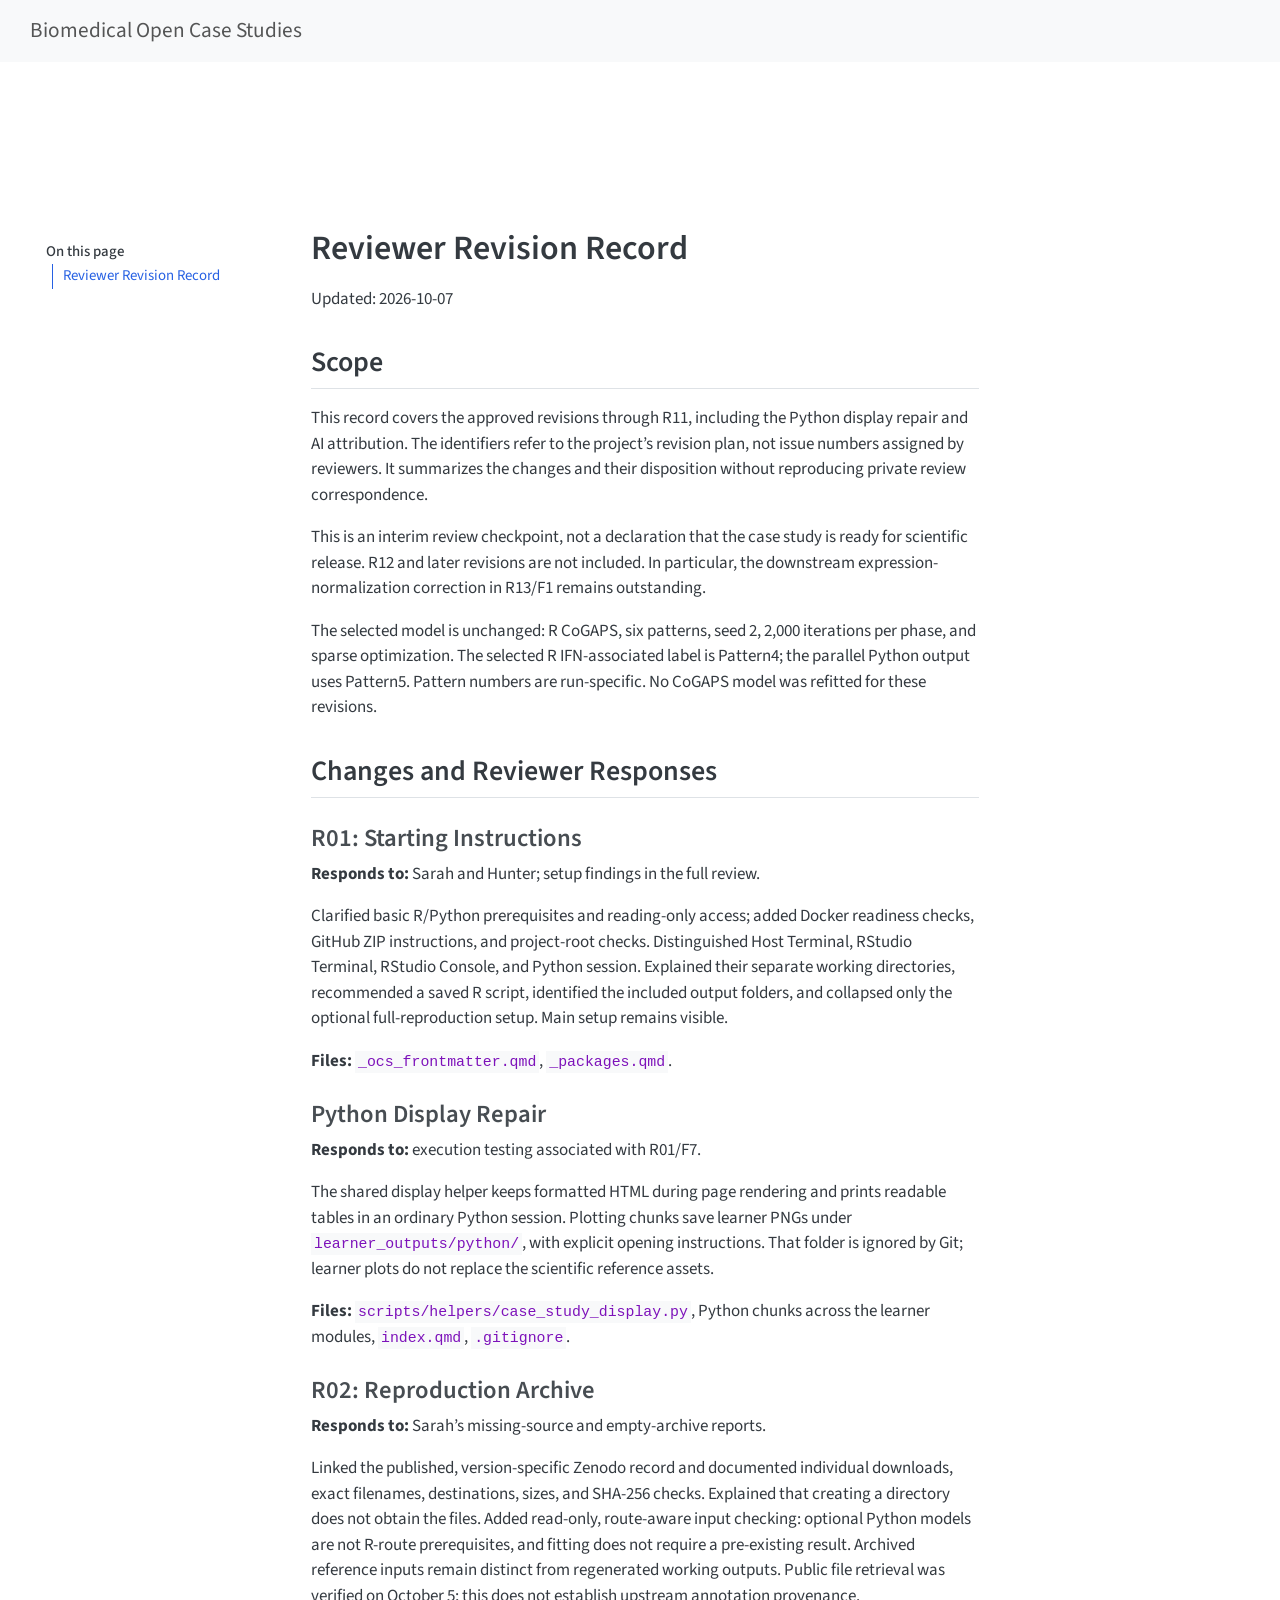
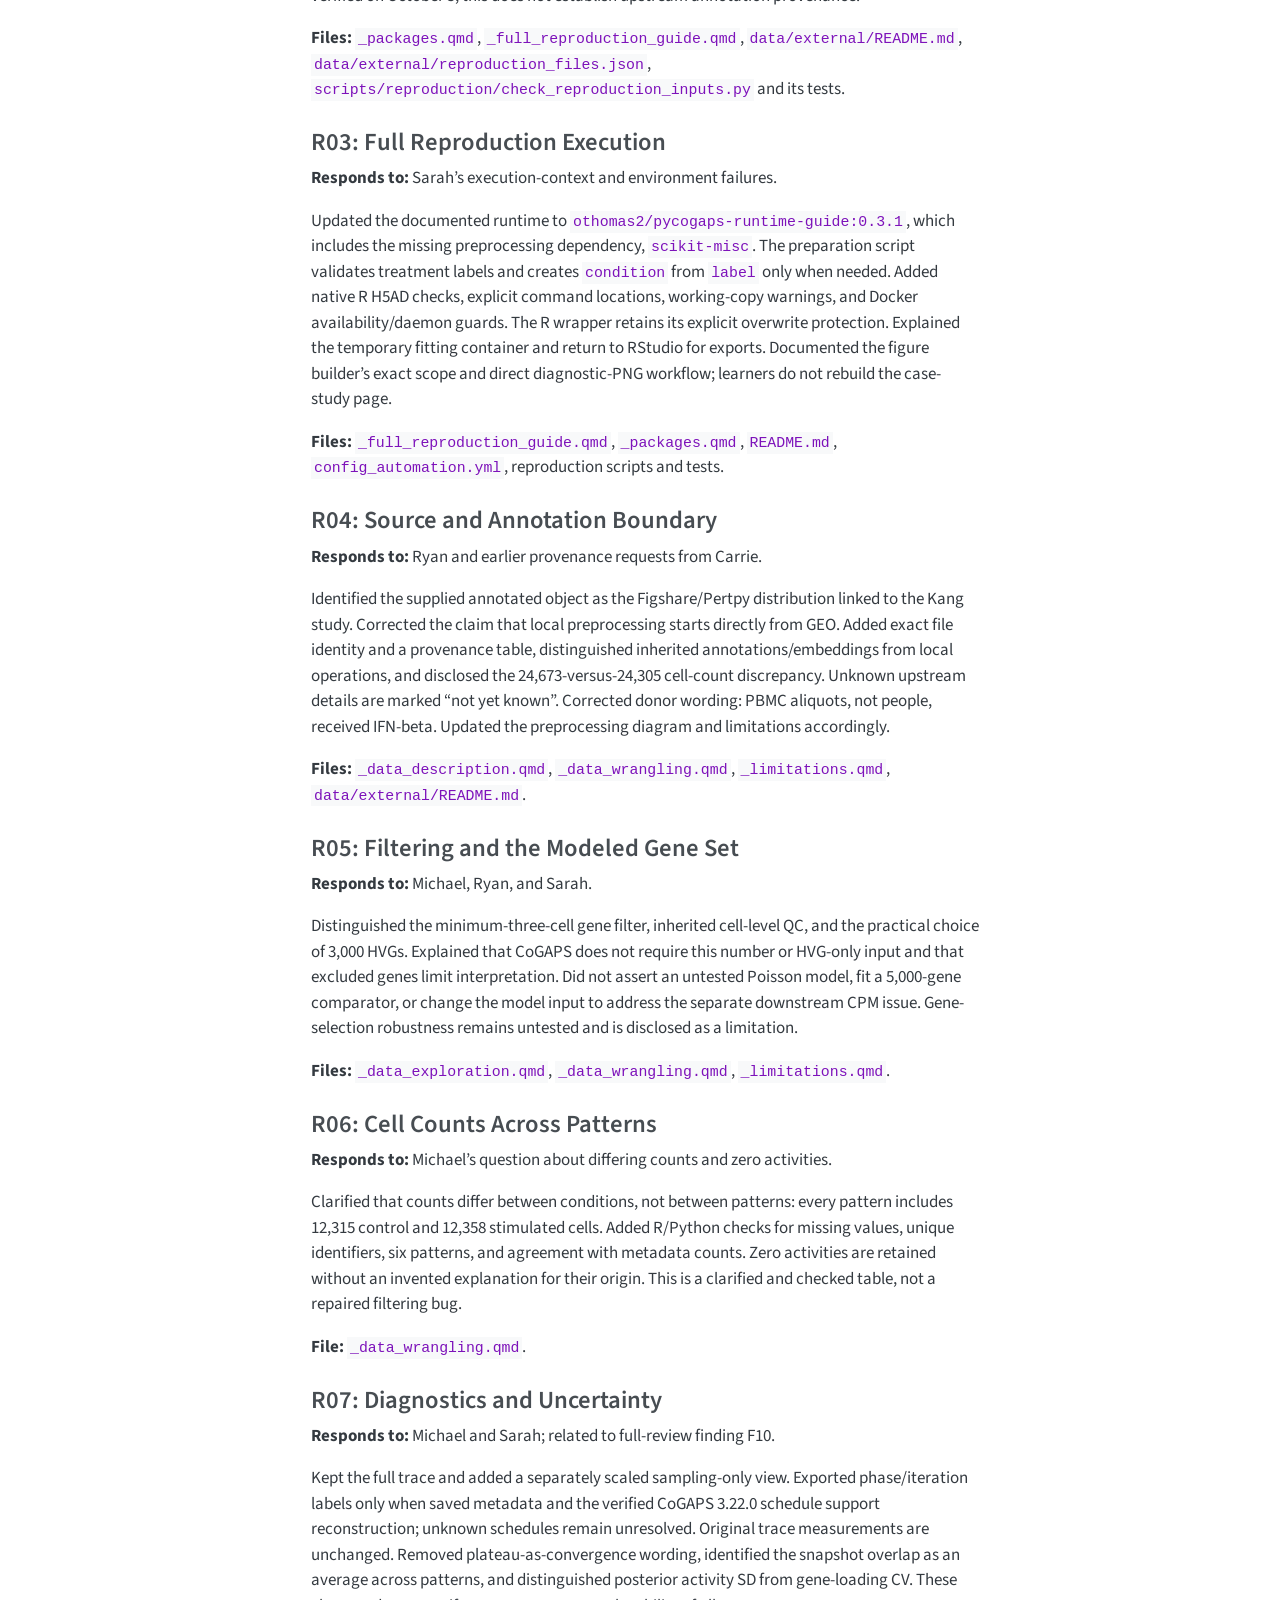
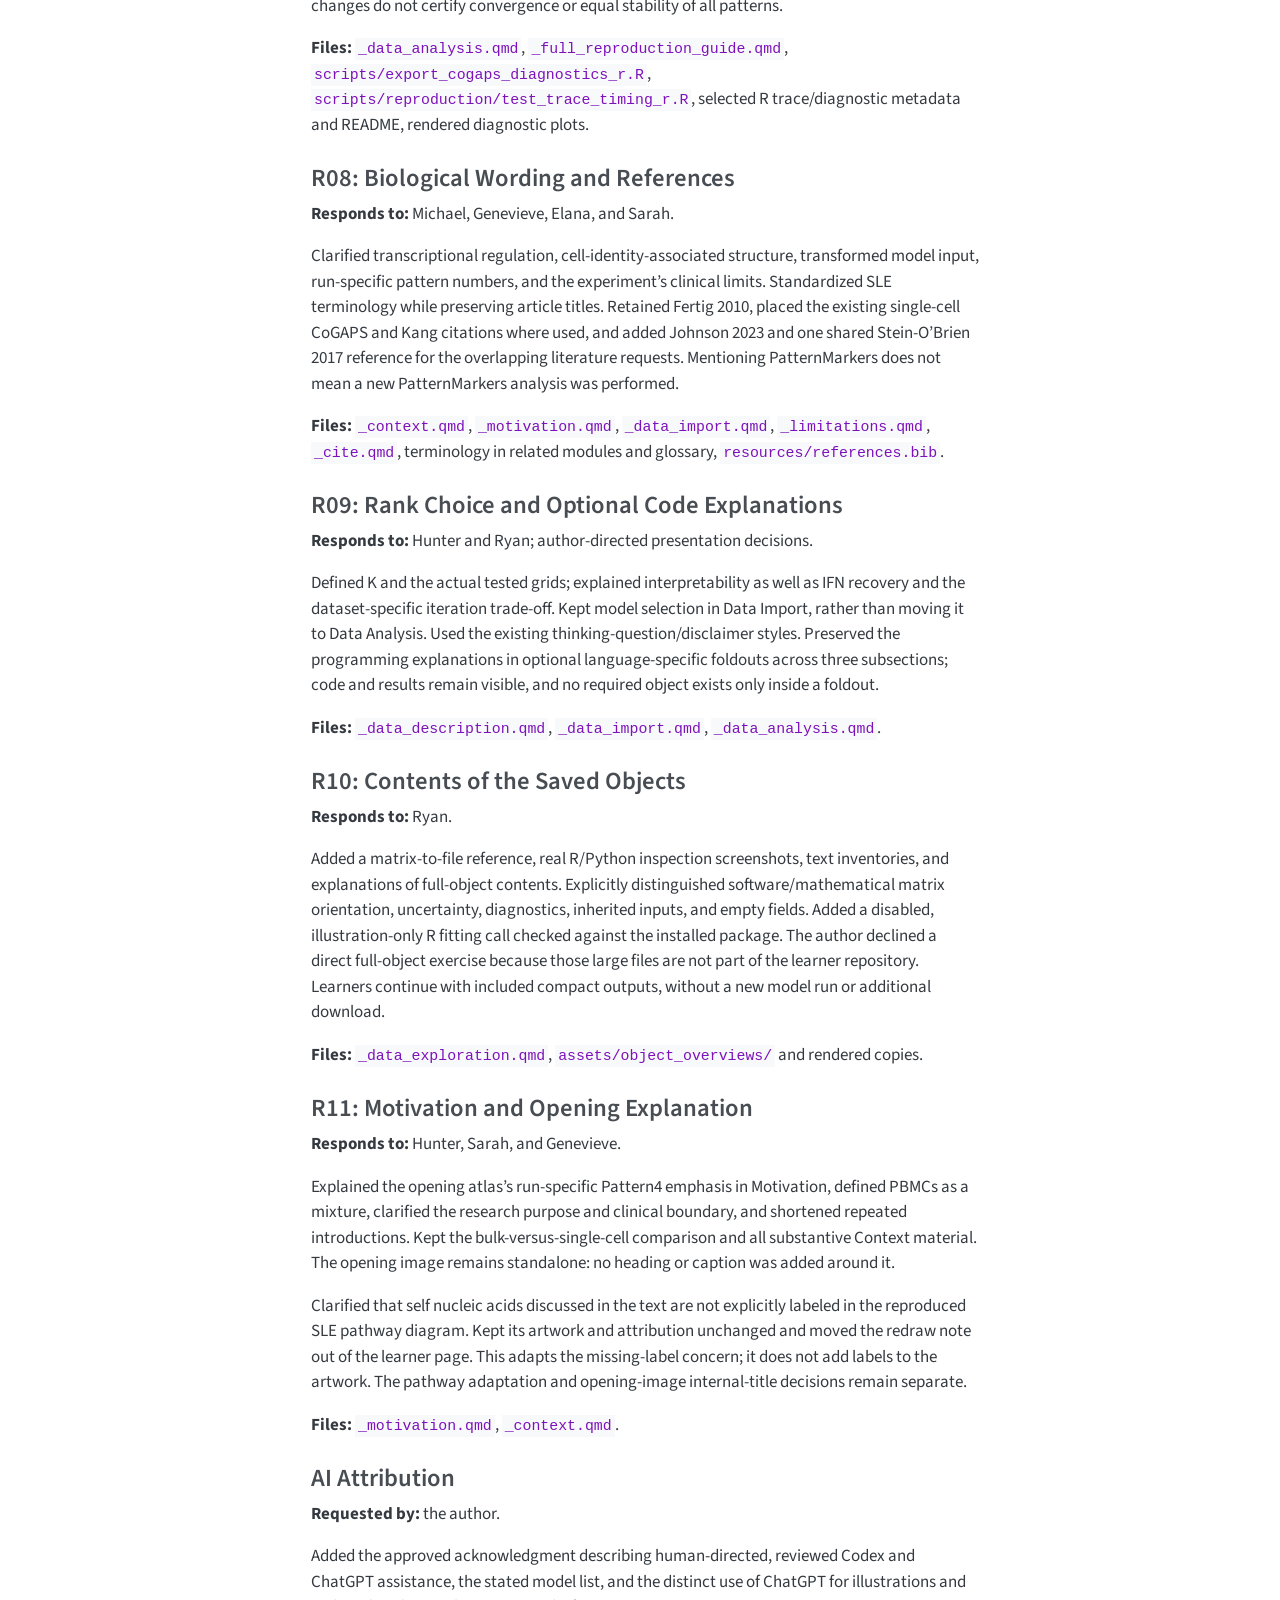
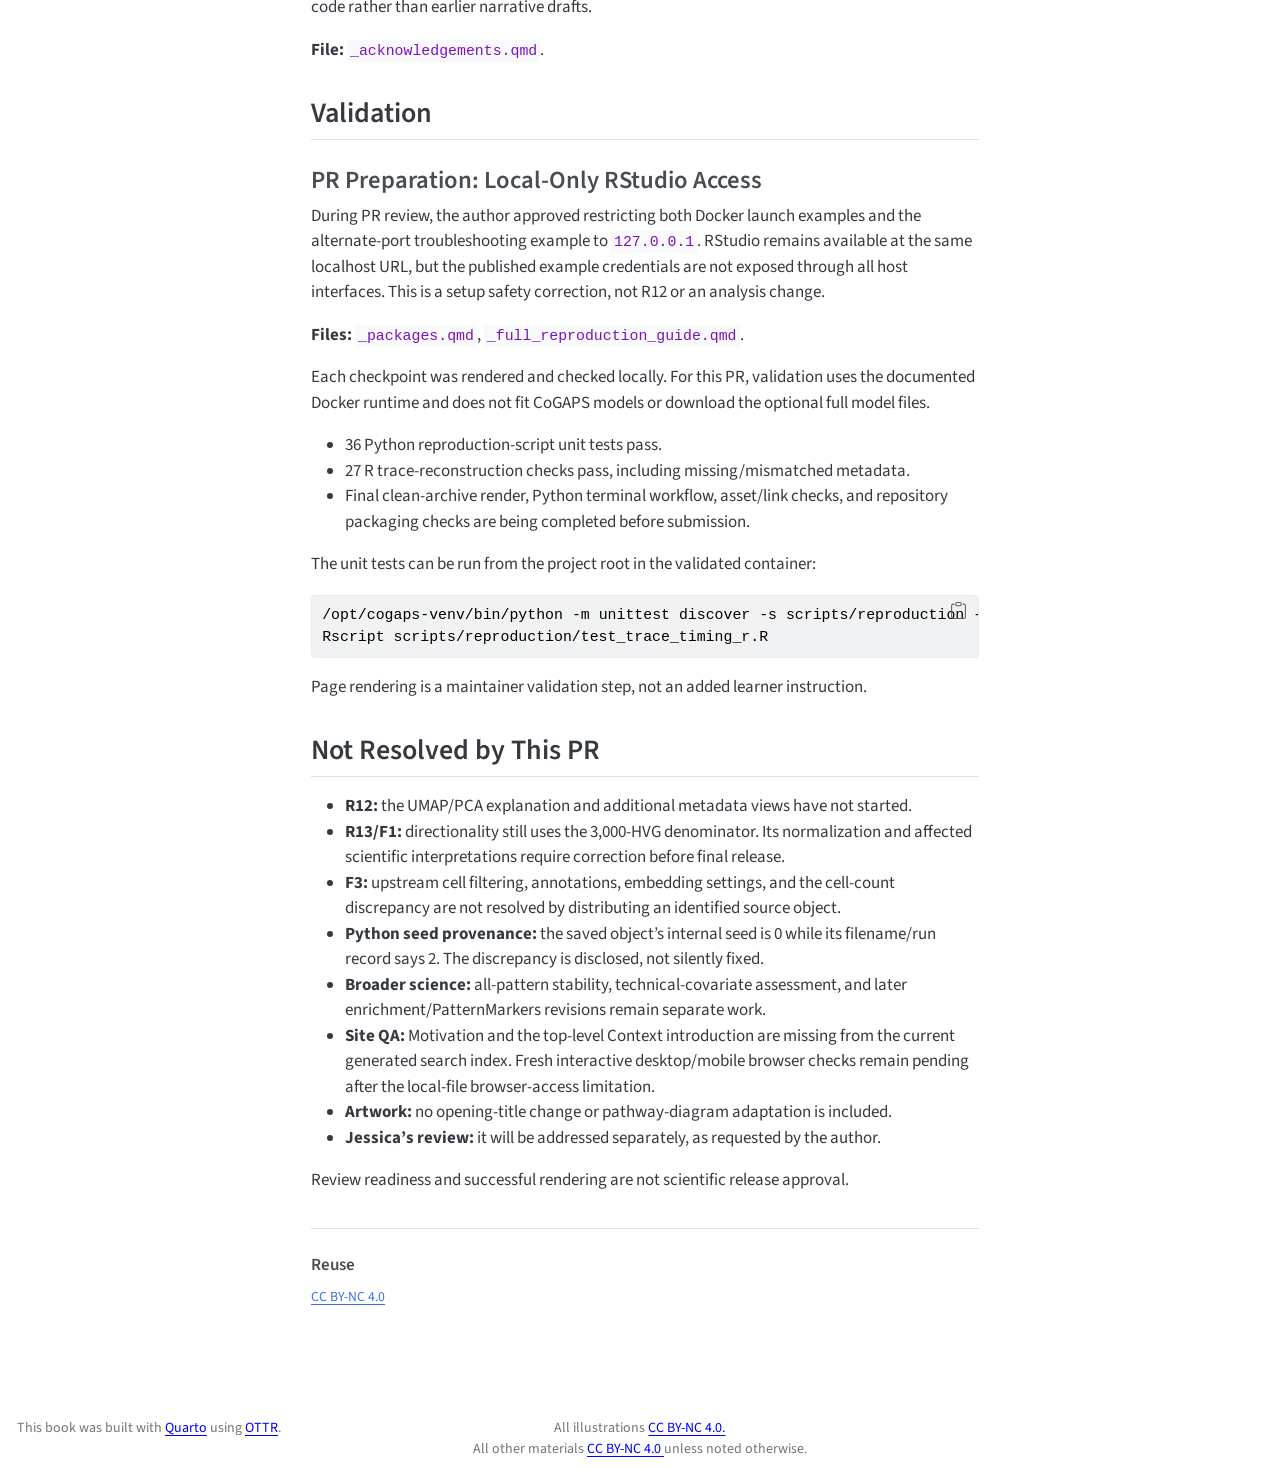
==== docs/REVIEWER_REVISIONS.html @ 7a63fc42 "Merge current main and rebuild the validated site" ====
<!DOCTYPE html>
<html xmlns="http://www.w3.org/1999/xhtml" lang="en" xml:lang="en"><head>

<meta charset="utf-8">
<meta name="generator" content="quarto-1.5.57">

<meta name="viewport" content="width=device-width, initial-scale=1.0, user-scalable=yes">


<title>reviewer_revisions – Biomedical Open Case Studies</title>
<style>
code{white-space: pre-wrap;}
span.smallcaps{font-variant: small-caps;}
div.columns{display: flex; gap: min(4vw, 1.5em);}
div.column{flex: auto; overflow-x: auto;}
div.hanging-indent{margin-left: 1.5em; text-indent: -1.5em;}
ul.task-list{list-style: none;}
ul.task-list li input[type="checkbox"] {
  width: 0.8em;
  margin: 0 0.8em 0.2em -1em; /* quarto-specific, see https://github.com/quarto-dev/quarto-cli/issues/4556 */
  vertical-align: middle;
}
/* CSS for syntax highlighting */
pre > code.sourceCode { white-space: pre; position: relative; }
pre > code.sourceCode > span { line-height: 1.25; }
pre > code.sourceCode > span:empty { height: 1.2em; }
.sourceCode { overflow: visible; }
code.sourceCode > span { color: inherit; text-decoration: inherit; }
div.sourceCode { margin: 1em 0; }
pre.sourceCode { margin: 0; }
@media screen {
div.sourceCode { overflow: auto; }
}
@media print {
pre > code.sourceCode { white-space: pre-wrap; }
pre > code.sourceCode > span { display: inline-block; text-indent: -5em; padding-left: 5em; }
}
pre.numberSource code
  { counter-reset: source-line 0; }
pre.numberSource code > span
  { position: relative; left: -4em; counter-increment: source-line; }
pre.numberSource code > span > a:first-child::before
  { content: counter(source-line);
    position: relative; left: -1em; text-align: right; vertical-align: baseline;
    border: none; display: inline-block;
    -webkit-touch-callout: none; -webkit-user-select: none;
    -khtml-user-select: none; -moz-user-select: none;
    -ms-user-select: none; user-select: none;
    padding: 0 4px; width: 4em;
  }
pre.numberSource { margin-left: 3em;  padding-left: 4px; }
div.sourceCode
  {   }
@media screen {
pre > code.sourceCode > span > a:first-child::before { text-decoration: underline; }
}
</style>


<script src="site_libs/quarto-nav/quarto-nav.js"></script>
<script src="site_libs/quarto-nav/headroom.min.js"></script>
<script src="site_libs/clipboard/clipboard.min.js"></script>
<script src="site_libs/quarto-search/autocomplete.umd.js"></script>
<script src="site_libs/quarto-search/fuse.min.js"></script>
<script src="site_libs/quarto-search/quarto-search.js"></script>
<meta name="quarto:offset" content="./">
<script src="site_libs/quarto-html/quarto.js"></script>
<script src="site_libs/quarto-html/popper.min.js"></script>
<script src="site_libs/quarto-html/tippy.umd.min.js"></script>
<script src="site_libs/quarto-html/anchor.min.js"></script>
<link href="site_libs/quarto-html/tippy.css" rel="stylesheet">
<link href="site_libs/quarto-html/quarto-syntax-highlighting.css" rel="stylesheet" id="quarto-text-highlighting-styles">
<script src="site_libs/bootstrap/bootstrap.min.js"></script>
<link href="site_libs/bootstrap/bootstrap-icons.css" rel="stylesheet">
<link href="site_libs/bootstrap/bootstrap.min.css" rel="stylesheet" id="quarto-bootstrap" data-mode="light">
<script id="quarto-search-options" type="application/json">{
  "location": "navbar",
  "copy-button": false,
  "collapse-after": 3,
  "panel-placement": "end",
  "type": "overlay",
  "limit": 50,
  "keyboard-shortcut": [
    "f",
    "/",
    "s"
  ],
  "show-item-context": false,
  "language": {
    "search-no-results-text": "No results",
    "search-matching-documents-text": "matching documents",
    "search-copy-link-title": "Copy link to search",
    "search-hide-matches-text": "Hide additional matches",
    "search-more-match-text": "more match in this document",
    "search-more-matches-text": "more matches in this document",
    "search-clear-button-title": "Clear",
    "search-text-placeholder": "",
    "search-detached-cancel-button-title": "Cancel",
    "search-submit-button-title": "Submit",
    "search-label": "Search"
  }
}</script>
<script async="" src="https://www.googletagmanager.com/gtag/js?id=G-TPVRZESY0B"></script>

<script type="text/javascript">

window.dataLayer = window.dataLayer || [];
function gtag(){dataLayer.push(arguments);}
gtag('js', new Date());
gtag('config', 'G-TPVRZESY0B', { 'anonymize_ip': true});
</script>


<link rel="stylesheet" href="styles.css">
</head>

<body class="nav-sidebar floating nav-fixed">

<div id="quarto-search-results"></div>
  <header id="quarto-header" class="headroom fixed-top">
    <nav class="navbar navbar-expand-lg " data-bs-theme="dark">
      <div class="navbar-container container-fluid">
      <div class="navbar-brand-container mx-auto">
    <a class="navbar-brand" href="./index.html">
    <span class="navbar-title">Biomedical Open Case Studies</span>
    </a>
  </div>
            <div id="quarto-search" class="" title="Search"></div>
          <button class="navbar-toggler" type="button" data-bs-toggle="collapse" data-bs-target="#navbarCollapse" aria-controls="navbarCollapse" role="menu" aria-expanded="false" aria-label="Toggle navigation" onclick="if (window.quartoToggleHeadroom) { window.quartoToggleHeadroom(); }">
  <span class="navbar-toggler-icon"></span>
</button>
          <div class="collapse navbar-collapse" id="navbarCollapse">
            <ul class="navbar-nav navbar-nav-scroll ms-auto">
  <li class="nav-item compact">
    <a class="nav-link" href="https://github.com/opencasestudies/ocs-bio-latent-variable"> <i class="bi bi-github" role="img">
</i>
<span class="menu-text"></span></a>
  </li>
</ul>
          </div> <!-- /navcollapse -->
            <div class="quarto-navbar-tools">
</div>
      </div> <!-- /container-fluid -->
    </nav>
  <nav class="quarto-secondary-nav">
    <div class="container-fluid d-flex">
      <button type="button" class="quarto-btn-toggle btn" data-bs-toggle="collapse" role="button" data-bs-target=".quarto-sidebar-collapse-item" aria-controls="quarto-sidebar" aria-expanded="false" aria-label="Toggle sidebar navigation" onclick="if (window.quartoToggleHeadroom) { window.quartoToggleHeadroom(); }">
        <i class="bi bi-layout-text-sidebar-reverse"></i>
      </button>
        <nav class="quarto-page-breadcrumbs" aria-label="breadcrumb"><ol class="breadcrumb"></ol></nav>
        <a class="flex-grow-1" role="navigation" data-bs-toggle="collapse" data-bs-target=".quarto-sidebar-collapse-item" aria-controls="quarto-sidebar" aria-expanded="false" aria-label="Toggle sidebar navigation" onclick="if (window.quartoToggleHeadroom) { window.quartoToggleHeadroom(); }">
        </a>
    </div>
  </nav>
</header>
<!-- content -->
<div id="quarto-content" class="quarto-container page-columns page-rows-contents page-layout-article page-navbar">
<!-- sidebar -->
  <nav id="quarto-sidebar" class="sidebar collapse collapse-horizontal quarto-sidebar-collapse-item sidebar-navigation floating overflow-auto">
    <div class="pt-lg-2 mt-2 text-left sidebar-header">
      <a href="https://www.opencasestudies.org/" class="sidebar-logo-link">
      <img src="./assets/Bio-OCS_Logo.png" alt="" class="sidebar-logo py-0 d-lg-inline d-none">
      </a>
      </div>
    <nav id="TOC" role="doc-toc" class="toc-active">
    <h2 id="toc-title">On this page</h2>

  <ul>
  <li><a href="#reviewer-revision-record" id="toc-reviewer-revision-record" class="nav-link active" data-scroll-target="#reviewer-revision-record">Reviewer Revision Record</a>
  <ul class="collapse">
  <li><a href="#scope" id="toc-scope" class="nav-link" data-scroll-target="#scope">Scope</a></li>
  <li><a href="#changes-and-reviewer-responses" id="toc-changes-and-reviewer-responses" class="nav-link" data-scroll-target="#changes-and-reviewer-responses">Changes and Reviewer Responses</a>
  <ul class="collapse">
  <li><a href="#r01-starting-instructions" id="toc-r01-starting-instructions" class="nav-link" data-scroll-target="#r01-starting-instructions">R01: Starting Instructions</a></li>
  <li><a href="#python-display-repair" id="toc-python-display-repair" class="nav-link" data-scroll-target="#python-display-repair">Python Display Repair</a></li>
  <li><a href="#r02-reproduction-archive" id="toc-r02-reproduction-archive" class="nav-link" data-scroll-target="#r02-reproduction-archive">R02: Reproduction Archive</a></li>
  <li><a href="#r03-full-reproduction-execution" id="toc-r03-full-reproduction-execution" class="nav-link" data-scroll-target="#r03-full-reproduction-execution">R03: Full Reproduction Execution</a></li>
  <li><a href="#r04-source-and-annotation-boundary" id="toc-r04-source-and-annotation-boundary" class="nav-link" data-scroll-target="#r04-source-and-annotation-boundary">R04: Source and Annotation Boundary</a></li>
  <li><a href="#r05-filtering-and-the-modeled-gene-set" id="toc-r05-filtering-and-the-modeled-gene-set" class="nav-link" data-scroll-target="#r05-filtering-and-the-modeled-gene-set">R05: Filtering and the Modeled Gene Set</a></li>
  <li><a href="#r06-cell-counts-across-patterns" id="toc-r06-cell-counts-across-patterns" class="nav-link" data-scroll-target="#r06-cell-counts-across-patterns">R06: Cell Counts Across Patterns</a></li>
  <li><a href="#r07-diagnostics-and-uncertainty" id="toc-r07-diagnostics-and-uncertainty" class="nav-link" data-scroll-target="#r07-diagnostics-and-uncertainty">R07: Diagnostics and Uncertainty</a></li>
  <li><a href="#r08-biological-wording-and-references" id="toc-r08-biological-wording-and-references" class="nav-link" data-scroll-target="#r08-biological-wording-and-references">R08: Biological Wording and References</a></li>
  <li><a href="#r09-rank-choice-and-optional-code-explanations" id="toc-r09-rank-choice-and-optional-code-explanations" class="nav-link" data-scroll-target="#r09-rank-choice-and-optional-code-explanations">R09: Rank Choice and Optional Code Explanations</a></li>
  <li><a href="#r10-contents-of-the-saved-objects" id="toc-r10-contents-of-the-saved-objects" class="nav-link" data-scroll-target="#r10-contents-of-the-saved-objects">R10: Contents of the Saved Objects</a></li>
  <li><a href="#r11-motivation-and-opening-explanation" id="toc-r11-motivation-and-opening-explanation" class="nav-link" data-scroll-target="#r11-motivation-and-opening-explanation">R11: Motivation and Opening Explanation</a></li>
  <li><a href="#ai-attribution" id="toc-ai-attribution" class="nav-link" data-scroll-target="#ai-attribution">AI Attribution</a></li>
  </ul></li>
  <li><a href="#validation" id="toc-validation" class="nav-link" data-scroll-target="#validation">Validation</a>
  <ul class="collapse">
  <li><a href="#pr-preparation-local-only-rstudio-access" id="toc-pr-preparation-local-only-rstudio-access" class="nav-link" data-scroll-target="#pr-preparation-local-only-rstudio-access">PR Preparation: Local-Only RStudio Access</a></li>
  </ul></li>
  <li><a href="#not-resolved-by-this-pr" id="toc-not-resolved-by-this-pr" class="nav-link" data-scroll-target="#not-resolved-by-this-pr">Not Resolved by This PR</a></li>
  </ul></li>
  </ul>
</nav>
</nav>
<div id="quarto-sidebar-glass" class="quarto-sidebar-collapse-item" data-bs-toggle="collapse" data-bs-target=".quarto-sidebar-collapse-item"></div>
<!-- margin-sidebar -->
    <div id="quarto-margin-sidebar" class="sidebar margin-sidebar zindex-bottom">
    </div>
<!-- main -->
<main class="content" id="quarto-document-content">




<section id="reviewer-revision-record" class="level1">
<h1>Reviewer Revision Record</h1>
<p>Updated: 2026-10-07</p>
<section id="scope" class="level2">
<h2 class="anchored" data-anchor-id="scope">Scope</h2>
<p>This record covers the approved revisions through R11, including the Python display repair and AI attribution. The identifiers refer to the project’s revision plan, not issue numbers assigned by reviewers. It summarizes the changes and their disposition without reproducing private review correspondence.</p>
<p>This is an interim review checkpoint, not a declaration that the case study is ready for scientific release. R12 and later revisions are not included. In particular, the downstream expression-normalization correction in R13/F1 remains outstanding.</p>
<p>The selected model is unchanged: R CoGAPS, six patterns, seed 2, 2,000 iterations per phase, and sparse optimization. The selected R IFN-associated label is Pattern4; the parallel Python output uses Pattern5. Pattern numbers are run-specific. No CoGAPS model was refitted for these revisions.</p>
</section>
<section id="changes-and-reviewer-responses" class="level2">
<h2 class="anchored" data-anchor-id="changes-and-reviewer-responses">Changes and Reviewer Responses</h2>
<section id="r01-starting-instructions" class="level3">
<h3 class="anchored" data-anchor-id="r01-starting-instructions">R01: Starting Instructions</h3>
<p><strong>Responds to:</strong> Sarah and Hunter; setup findings in the full review.</p>
<p>Clarified basic R/Python prerequisites and reading-only access; added Docker readiness checks, GitHub ZIP instructions, and project-root checks. Distinguished Host Terminal, RStudio Terminal, RStudio Console, and Python session. Explained their separate working directories, recommended a saved R script, identified the included output folders, and collapsed only the optional full-reproduction setup. Main setup remains visible.</p>
<p><strong>Files:</strong> <code>_ocs_frontmatter.qmd</code>, <code>_packages.qmd</code>.</p>
</section>
<section id="python-display-repair" class="level3">
<h3 class="anchored" data-anchor-id="python-display-repair">Python Display Repair</h3>
<p><strong>Responds to:</strong> execution testing associated with R01/F7.</p>
<p>The shared display helper keeps formatted HTML during page rendering and prints readable tables in an ordinary Python session. Plotting chunks save learner PNGs under <code>learner_outputs/python/</code>, with explicit opening instructions. That folder is ignored by Git; learner plots do not replace the scientific reference assets.</p>
<p><strong>Files:</strong> <code>scripts/helpers/case_study_display.py</code>, Python chunks across the learner modules, <code>index.qmd</code>, <code>.gitignore</code>.</p>
</section>
<section id="r02-reproduction-archive" class="level3">
<h3 class="anchored" data-anchor-id="r02-reproduction-archive">R02: Reproduction Archive</h3>
<p><strong>Responds to:</strong> Sarah’s missing-source and empty-archive reports.</p>
<p>Linked the published, version-specific Zenodo record and documented individual downloads, exact filenames, destinations, sizes, and SHA-256 checks. Explained that creating a directory does not obtain the files. Added read-only, route-aware input checking: optional Python models are not R-route prerequisites, and fitting does not require a pre-existing result. Archived reference inputs remain distinct from regenerated working outputs. Public file retrieval was verified on October 5; this does not establish upstream annotation provenance.</p>
<p><strong>Files:</strong> <code>_packages.qmd</code>, <code>_full_reproduction_guide.qmd</code>, <code>data/external/README.md</code>, <code>data/external/reproduction_files.json</code>, <code>scripts/reproduction/check_reproduction_inputs.py</code> and its tests.</p>
</section>
<section id="r03-full-reproduction-execution" class="level3">
<h3 class="anchored" data-anchor-id="r03-full-reproduction-execution">R03: Full Reproduction Execution</h3>
<p><strong>Responds to:</strong> Sarah’s execution-context and environment failures.</p>
<p>Updated the documented runtime to <code>othomas2/pycogaps-runtime-guide:0.3.1</code>, which includes the missing preprocessing dependency, <code>scikit-misc</code>. The preparation script validates treatment labels and creates <code>condition</code> from <code>label</code> only when needed. Added native R H5AD checks, explicit command locations, working-copy warnings, and Docker availability/daemon guards. The R wrapper retains its explicit overwrite protection. Explained the temporary fitting container and return to RStudio for exports. Documented the figure builder’s exact scope and direct diagnostic-PNG workflow; learners do not rebuild the case-study page.</p>
<p><strong>Files:</strong> <code>_full_reproduction_guide.qmd</code>, <code>_packages.qmd</code>, <code>README.md</code>, <code>config_automation.yml</code>, reproduction scripts and tests.</p>
</section>
<section id="r04-source-and-annotation-boundary" class="level3">
<h3 class="anchored" data-anchor-id="r04-source-and-annotation-boundary">R04: Source and Annotation Boundary</h3>
<p><strong>Responds to:</strong> Ryan and earlier provenance requests from Carrie.</p>
<p>Identified the supplied annotated object as the Figshare/Pertpy distribution linked to the Kang study. Corrected the claim that local preprocessing starts directly from GEO. Added exact file identity and a provenance table, distinguished inherited annotations/embeddings from local operations, and disclosed the 24,673-versus-24,305 cell-count discrepancy. Unknown upstream details are marked “not yet known”. Corrected donor wording: PBMC aliquots, not people, received IFN-beta. Updated the preprocessing diagram and limitations accordingly.</p>
<p><strong>Files:</strong> <code>_data_description.qmd</code>, <code>_data_wrangling.qmd</code>, <code>_limitations.qmd</code>, <code>data/external/README.md</code>.</p>
</section>
<section id="r05-filtering-and-the-modeled-gene-set" class="level3">
<h3 class="anchored" data-anchor-id="r05-filtering-and-the-modeled-gene-set">R05: Filtering and the Modeled Gene Set</h3>
<p><strong>Responds to:</strong> Michael, Ryan, and Sarah.</p>
<p>Distinguished the minimum-three-cell gene filter, inherited cell-level QC, and the practical choice of 3,000 HVGs. Explained that CoGAPS does not require this number or HVG-only input and that excluded genes limit interpretation. Did not assert an untested Poisson model, fit a 5,000-gene comparator, or change the model input to address the separate downstream CPM issue. Gene-selection robustness remains untested and is disclosed as a limitation.</p>
<p><strong>Files:</strong> <code>_data_exploration.qmd</code>, <code>_data_wrangling.qmd</code>, <code>_limitations.qmd</code>.</p>
</section>
<section id="r06-cell-counts-across-patterns" class="level3">
<h3 class="anchored" data-anchor-id="r06-cell-counts-across-patterns">R06: Cell Counts Across Patterns</h3>
<p><strong>Responds to:</strong> Michael’s question about differing counts and zero activities.</p>
<p>Clarified that counts differ between conditions, not between patterns: every pattern includes 12,315 control and 12,358 stimulated cells. Added R/Python checks for missing values, unique identifiers, six patterns, and agreement with metadata counts. Zero activities are retained without an invented explanation for their origin. This is a clarified and checked table, not a repaired filtering bug.</p>
<p><strong>File:</strong> <code>_data_wrangling.qmd</code>.</p>
</section>
<section id="r07-diagnostics-and-uncertainty" class="level3">
<h3 class="anchored" data-anchor-id="r07-diagnostics-and-uncertainty">R07: Diagnostics and Uncertainty</h3>
<p><strong>Responds to:</strong> Michael and Sarah; related to full-review finding F10.</p>
<p>Kept the full trace and added a separately scaled sampling-only view. Exported phase/iteration labels only when saved metadata and the verified CoGAPS 3.22.0 schedule support reconstruction; unknown schedules remain unresolved. Original trace measurements are unchanged. Removed plateau-as-convergence wording, identified the snapshot overlap as an average across patterns, and distinguished posterior activity SD from gene-loading CV. These changes do not certify convergence or equal stability of all patterns.</p>
<p><strong>Files:</strong> <code>_data_analysis.qmd</code>, <code>_full_reproduction_guide.qmd</code>, <code>scripts/export_cogaps_diagnostics_r.R</code>, <code>scripts/reproduction/test_trace_timing_r.R</code>, selected R trace/diagnostic metadata and README, rendered diagnostic plots.</p>
</section>
<section id="r08-biological-wording-and-references" class="level3">
<h3 class="anchored" data-anchor-id="r08-biological-wording-and-references">R08: Biological Wording and References</h3>
<p><strong>Responds to:</strong> Michael, Genevieve, Elana, and Sarah.</p>
<p>Clarified transcriptional regulation, cell-identity-associated structure, transformed model input, run-specific pattern numbers, and the experiment’s clinical limits. Standardized SLE terminology while preserving article titles. Retained Fertig 2010, placed the existing single-cell CoGAPS and Kang citations where used, and added Johnson 2023 and one shared Stein-O’Brien 2017 reference for the overlapping literature requests. Mentioning PatternMarkers does not mean a new PatternMarkers analysis was performed.</p>
<p><strong>Files:</strong> <code>_context.qmd</code>, <code>_motivation.qmd</code>, <code>_data_import.qmd</code>, <code>_limitations.qmd</code>, <code>_cite.qmd</code>, terminology in related modules and glossary, <code>resources/references.bib</code>.</p>
</section>
<section id="r09-rank-choice-and-optional-code-explanations" class="level3">
<h3 class="anchored" data-anchor-id="r09-rank-choice-and-optional-code-explanations">R09: Rank Choice and Optional Code Explanations</h3>
<p><strong>Responds to:</strong> Hunter and Ryan; author-directed presentation decisions.</p>
<p>Defined K and the actual tested grids; explained interpretability as well as IFN recovery and the dataset-specific iteration trade-off. Kept model selection in Data Import, rather than moving it to Data Analysis. Used the existing thinking-question/disclaimer styles. Preserved the programming explanations in optional language-specific foldouts across three subsections; code and results remain visible, and no required object exists only inside a foldout.</p>
<p><strong>Files:</strong> <code>_data_description.qmd</code>, <code>_data_import.qmd</code>, <code>_data_analysis.qmd</code>.</p>
</section>
<section id="r10-contents-of-the-saved-objects" class="level3">
<h3 class="anchored" data-anchor-id="r10-contents-of-the-saved-objects">R10: Contents of the Saved Objects</h3>
<p><strong>Responds to:</strong> Ryan.</p>
<p>Added a matrix-to-file reference, real R/Python inspection screenshots, text inventories, and explanations of full-object contents. Explicitly distinguished software/mathematical matrix orientation, uncertainty, diagnostics, inherited inputs, and empty fields. Added a disabled, illustration-only R fitting call checked against the installed package. The author declined a direct full-object exercise because those large files are not part of the learner repository. Learners continue with included compact outputs, without a new model run or additional download.</p>
<p><strong>Files:</strong> <code>_data_exploration.qmd</code>, <code>assets/object_overviews/</code> and rendered copies.</p>
</section>
<section id="r11-motivation-and-opening-explanation" class="level3">
<h3 class="anchored" data-anchor-id="r11-motivation-and-opening-explanation">R11: Motivation and Opening Explanation</h3>
<p><strong>Responds to:</strong> Hunter, Sarah, and Genevieve.</p>
<p>Explained the opening atlas’s run-specific Pattern4 emphasis in Motivation, defined PBMCs as a mixture, clarified the research purpose and clinical boundary, and shortened repeated introductions. Kept the bulk-versus-single-cell comparison and all substantive Context material. The opening image remains standalone: no heading or caption was added around it.</p>
<p>Clarified that self nucleic acids discussed in the text are not explicitly labeled in the reproduced SLE pathway diagram. Kept its artwork and attribution unchanged and moved the redraw note out of the learner page. This adapts the missing-label concern; it does not add labels to the artwork. The pathway adaptation and opening-image internal-title decisions remain separate.</p>
<p><strong>Files:</strong> <code>_motivation.qmd</code>, <code>_context.qmd</code>.</p>
</section>
<section id="ai-attribution" class="level3">
<h3 class="anchored" data-anchor-id="ai-attribution">AI Attribution</h3>
<p><strong>Requested by:</strong> the author.</p>
<p>Added the approved acknowledgment describing human-directed, reviewed Codex and ChatGPT assistance, the stated model list, and the distinct use of ChatGPT for illustrations and code rather than earlier narrative drafts.</p>
<p><strong>File:</strong> <code>_acknowledgements.qmd</code>.</p>
</section>
</section>
<section id="validation" class="level2">
<h2 class="anchored" data-anchor-id="validation">Validation</h2>
<section id="pr-preparation-local-only-rstudio-access" class="level3">
<h3 class="anchored" data-anchor-id="pr-preparation-local-only-rstudio-access">PR Preparation: Local-Only RStudio Access</h3>
<p>During PR review, the author approved restricting both Docker launch examples and the alternate-port troubleshooting example to <code>127.0.0.1</code>. RStudio remains available at the same localhost URL, but the published example credentials are not exposed through all host interfaces. This is a setup safety correction, not R12 or an analysis change.</p>
<p><strong>Files:</strong> <code>_packages.qmd</code>, <code>_full_reproduction_guide.qmd</code>.</p>
<p>Each checkpoint was rendered and checked locally. For this PR, validation uses the documented Docker runtime and does not fit CoGAPS models or download the optional full model files.</p>
<ul>
<li>36 Python reproduction-script unit tests pass.</li>
<li>27 R trace-reconstruction checks pass, including missing/mismatched metadata.</li>
<li>Final clean-archive render, Python terminal workflow, asset/link checks, and repository packaging checks are being completed before submission.</li>
</ul>
<p>The unit tests can be run from the project root in the validated container:</p>
<div class="sourceCode" id="cb1"><pre class="sourceCode bash code-with-copy"><code class="sourceCode bash"><span id="cb1-1"><a href="#cb1-1" aria-hidden="true" tabindex="-1"></a><span class="ex">/opt/cogaps-venv/bin/python</span> <span class="at">-m</span> unittest discover <span class="at">-s</span> scripts/reproduction <span class="at">-p</span> <span class="st">'test_*.py'</span> <span class="at">-v</span></span>
<span id="cb1-2"><a href="#cb1-2" aria-hidden="true" tabindex="-1"></a><span class="ex">Rscript</span> scripts/reproduction/test_trace_timing_r.R</span></code><button title="Copy to Clipboard" class="code-copy-button"><i class="bi"></i></button></pre></div>
<p>Page rendering is a maintainer validation step, not an added learner instruction.</p>
</section>
</section>
<section id="not-resolved-by-this-pr" class="level2">
<h2 class="anchored" data-anchor-id="not-resolved-by-this-pr">Not Resolved by This PR</h2>
<ul>
<li><strong>R12:</strong> the UMAP/PCA explanation and additional metadata views have not started.</li>
<li><strong>R13/F1:</strong> directionality still uses the 3,000-HVG denominator. Its normalization and affected scientific interpretations require correction before final release.</li>
<li><strong>F3:</strong> upstream cell filtering, annotations, embedding settings, and the cell-count discrepancy are not resolved by distributing an identified source object.</li>
<li><strong>Python seed provenance:</strong> the saved object’s internal seed is 0 while its filename/run record says 2. The discrepancy is disclosed, not silently fixed.</li>
<li><strong>Broader science:</strong> all-pattern stability, technical-covariate assessment, and later enrichment/PatternMarkers revisions remain separate work.</li>
<li><strong>Site QA:</strong> Motivation and the top-level Context introduction are missing from the current generated search index. Fresh interactive desktop/mobile browser checks remain pending after the local-file browser-access limitation.</li>
<li><strong>Artwork:</strong> no opening-title change or pathway-diagram adaptation is included.</li>
<li><strong>Jessica’s review:</strong> it will be addressed separately, as requested by the author.</li>
</ul>
<p>Review readiness and successful rendering are not scientific release approval.</p>


</section>
</section>

<div id="quarto-appendix" class="default"><section class="quarto-appendix-contents" id="quarto-reuse"><h2 class="anchored quarto-appendix-heading">Reuse</h2><div class="quarto-appendix-contents"><div><a rel="license" href="https://creativecommons.org/licenses/by-nc/4.0/">CC BY-NC 4.0</a></div></div></section></div></main> <!-- /main -->
<script id="quarto-html-after-body" type="application/javascript">
window.document.addEventListener("DOMContentLoaded", function (event) {
  const toggleBodyColorMode = (bsSheetEl) => {
    const mode = bsSheetEl.getAttribute("data-mode");
    const bodyEl = window.document.querySelector("body");
    if (mode === "dark") {
      bodyEl.classList.add("quarto-dark");
      bodyEl.classList.remove("quarto-light");
    } else {
      bodyEl.classList.add("quarto-light");
      bodyEl.classList.remove("quarto-dark");
    }
  }
  const toggleBodyColorPrimary = () => {
    const bsSheetEl = window.document.querySelector("link#quarto-bootstrap");
    if (bsSheetEl) {
      toggleBodyColorMode(bsSheetEl);
    }
  }
  toggleBodyColorPrimary();
  const icon = "";
  const anchorJS = new window.AnchorJS();
  anchorJS.options = {
    placement: 'right',
    icon: icon
  };
  anchorJS.add('.anchored');
  const isCodeAnnotation = (el) => {
    for (const clz of el.classList) {
      if (clz.startsWith('code-annotation-')) {
        return true;
      }
    }
    return false;
  }
  const onCopySuccess = function(e) {
    // button target
    const button = e.trigger;
    // don't keep focus
    button.blur();
    // flash "checked"
    button.classList.add('code-copy-button-checked');
    var currentTitle = button.getAttribute("title");
    button.setAttribute("title", "Copied!");
    let tooltip;
    if (window.bootstrap) {
      button.setAttribute("data-bs-toggle", "tooltip");
      button.setAttribute("data-bs-placement", "left");
      button.setAttribute("data-bs-title", "Copied!");
      tooltip = new bootstrap.Tooltip(button,
        { trigger: "manual",
          customClass: "code-copy-button-tooltip",
          offset: [0, -8]});
      tooltip.show();
    }
    setTimeout(function() {
      if (tooltip) {
        tooltip.hide();
        button.removeAttribute("data-bs-title");
        button.removeAttribute("data-bs-toggle");
        button.removeAttribute("data-bs-placement");
      }
      button.setAttribute("title", currentTitle);
      button.classList.remove('code-copy-button-checked');
    }, 1000);
    // clear code selection
    e.clearSelection();
  }
  const getTextToCopy = function(trigger) {
      const codeEl = trigger.previousElementSibling.cloneNode(true);
      for (const childEl of codeEl.children) {
        if (isCodeAnnotation(childEl)) {
          childEl.remove();
        }
      }
      return codeEl.innerText;
  }
  const clipboard = new window.ClipboardJS('.code-copy-button:not([data-in-quarto-modal])', {
    text: getTextToCopy
  });
  clipboard.on('success', onCopySuccess);
  if (window.document.getElementById('quarto-embedded-source-code-modal')) {
    // For code content inside modals, clipBoardJS needs to be initialized with a container option
    // TODO: Check when it could be a function (https://github.com/zenorocha/clipboard.js/issues/860)
    const clipboardModal = new window.ClipboardJS('.code-copy-button[data-in-quarto-modal]', {
      text: getTextToCopy,
      container: window.document.getElementById('quarto-embedded-source-code-modal')
    });
    clipboardModal.on('success', onCopySuccess);
  }
    var localhostRegex = new RegExp(/^(?:http|https):\/\/localhost\:?[0-9]*\//);
    var mailtoRegex = new RegExp(/^mailto:/);
      var filterRegex = new RegExp('/' + window.location.host + '/');
    var isInternal = (href) => {
        return filterRegex.test(href) || localhostRegex.test(href) || mailtoRegex.test(href);
    }
    // Inspect non-navigation links and adorn them if external
 	var links = window.document.querySelectorAll('a[href]:not(.nav-link):not(.navbar-brand):not(.toc-action):not(.sidebar-link):not(.sidebar-item-toggle):not(.pagination-link):not(.no-external):not([aria-hidden]):not(.dropdown-item):not(.quarto-navigation-tool):not(.about-link)');
    for (var i=0; i<links.length; i++) {
      const link = links[i];
      if (!isInternal(link.href)) {
        // undo the damage that might have been done by quarto-nav.js in the case of
        // links that we want to consider external
        if (link.dataset.originalHref !== undefined) {
          link.href = link.dataset.originalHref;
        }
      }
    }
  function tippyHover(el, contentFn, onTriggerFn, onUntriggerFn) {
    const config = {
      allowHTML: true,
      maxWidth: 500,
      delay: 100,
      arrow: false,
      appendTo: function(el) {
          return el.parentElement;
      },
      interactive: true,
      interactiveBorder: 10,
      theme: 'quarto',
      placement: 'bottom-start',
    };
    if (contentFn) {
      config.content = contentFn;
    }
    if (onTriggerFn) {
      config.onTrigger = onTriggerFn;
    }
    if (onUntriggerFn) {
      config.onUntrigger = onUntriggerFn;
    }
    window.tippy(el, config);
  }
  const noterefs = window.document.querySelectorAll('a[role="doc-noteref"]');
  for (var i=0; i<noterefs.length; i++) {
    const ref = noterefs[i];
    tippyHover(ref, function() {
      // use id or data attribute instead here
      let href = ref.getAttribute('data-footnote-href') || ref.getAttribute('href');
      try { href = new URL(href).hash; } catch {}
      const id = href.replace(/^#\/?/, "");
      const note = window.document.getElementById(id);
      if (note) {
        return note.innerHTML;
      } else {
        return "";
      }
    });
  }
  const xrefs = window.document.querySelectorAll('a.quarto-xref');
  const processXRef = (id, note) => {
    // Strip column container classes
    const stripColumnClz = (el) => {
      el.classList.remove("page-full", "page-columns");
      if (el.children) {
        for (const child of el.children) {
          stripColumnClz(child);
        }
      }
    }
    stripColumnClz(note)
    if (id === null || id.startsWith('sec-')) {
      // Special case sections, only their first couple elements
      const container = document.createElement("div");
      if (note.children && note.children.length > 2) {
        container.appendChild(note.children[0].cloneNode(true));
        for (let i = 1; i < note.children.length; i++) {
          const child = note.children[i];
          if (child.tagName === "P" && child.innerText === "") {
            continue;
          } else {
            container.appendChild(child.cloneNode(true));
            break;
          }
        }
        if (window.Quarto?.typesetMath) {
          window.Quarto.typesetMath(container);
        }
        return container.innerHTML
      } else {
        if (window.Quarto?.typesetMath) {
          window.Quarto.typesetMath(note);
        }
        return note.innerHTML;
      }
    } else {
      // Remove any anchor links if they are present
      const anchorLink = note.querySelector('a.anchorjs-link');
      if (anchorLink) {
        anchorLink.remove();
      }
      if (window.Quarto?.typesetMath) {
        window.Quarto.typesetMath(note);
      }
      // TODO in 1.5, we should make sure this works without a callout special case
      if (note.classList.contains("callout")) {
        return note.outerHTML;
      } else {
        return note.innerHTML;
      }
    }
  }
  for (var i=0; i<xrefs.length; i++) {
    const xref = xrefs[i];
    tippyHover(xref, undefined, function(instance) {
      instance.disable();
      let url = xref.getAttribute('href');
      let hash = undefined;
      if (url.startsWith('#')) {
        hash = url;
      } else {
        try { hash = new URL(url).hash; } catch {}
      }
      if (hash) {
        const id = hash.replace(/^#\/?/, "");
        const note = window.document.getElementById(id);
        if (note !== null) {
          try {
            const html = processXRef(id, note.cloneNode(true));
            instance.setContent(html);
          } finally {
            instance.enable();
            instance.show();
          }
        } else {
          // See if we can fetch this
          fetch(url.split('#')[0])
          .then(res => res.text())
          .then(html => {
            const parser = new DOMParser();
            const htmlDoc = parser.parseFromString(html, "text/html");
            const note = htmlDoc.getElementById(id);
            if (note !== null) {
              const html = processXRef(id, note);
              instance.setContent(html);
            }
          }).finally(() => {
            instance.enable();
            instance.show();
          });
        }
      } else {
        // See if we can fetch a full url (with no hash to target)
        // This is a special case and we should probably do some content thinning / targeting
        fetch(url)
        .then(res => res.text())
        .then(html => {
          const parser = new DOMParser();
          const htmlDoc = parser.parseFromString(html, "text/html");
          const note = htmlDoc.querySelector('main.content');
          if (note !== null) {
            // This should only happen for chapter cross references
            // (since there is no id in the URL)
            // remove the first header
            if (note.children.length > 0 && note.children[0].tagName === "HEADER") {
              note.children[0].remove();
            }
            const html = processXRef(null, note);
            instance.setContent(html);
          }
        }).finally(() => {
          instance.enable();
          instance.show();
        });
      }
    }, function(instance) {
    });
  }
      let selectedAnnoteEl;
      const selectorForAnnotation = ( cell, annotation) => {
        let cellAttr = 'data-code-cell="' + cell + '"';
        let lineAttr = 'data-code-annotation="' +  annotation + '"';
        const selector = 'span[' + cellAttr + '][' + lineAttr + ']';
        return selector;
      }
      const selectCodeLines = (annoteEl) => {
        const doc = window.document;
        const targetCell = annoteEl.getAttribute("data-target-cell");
        const targetAnnotation = annoteEl.getAttribute("data-target-annotation");
        const annoteSpan = window.document.querySelector(selectorForAnnotation(targetCell, targetAnnotation));
        const lines = annoteSpan.getAttribute("data-code-lines").split(",");
        const lineIds = lines.map((line) => {
          return targetCell + "-" + line;
        })
        let top = null;
        let height = null;
        let parent = null;
        if (lineIds.length > 0) {
            //compute the position of the single el (top and bottom and make a div)
            const el = window.document.getElementById(lineIds[0]);
            top = el.offsetTop;
            height = el.offsetHeight;
            parent = el.parentElement.parentElement;
          if (lineIds.length > 1) {
            const lastEl = window.document.getElementById(lineIds[lineIds.length - 1]);
            const bottom = lastEl.offsetTop + lastEl.offsetHeight;
            height = bottom - top;
          }
          if (top !== null && height !== null && parent !== null) {
            // cook up a div (if necessary) and position it
            let div = window.document.getElementById("code-annotation-line-highlight");
            if (div === null) {
              div = window.document.createElement("div");
              div.setAttribute("id", "code-annotation-line-highlight");
              div.style.position = 'absolute';
              parent.appendChild(div);
            }
            div.style.top = top - 2 + "px";
            div.style.height = height + 4 + "px";
            div.style.left = 0;
            let gutterDiv = window.document.getElementById("code-annotation-line-highlight-gutter");
            if (gutterDiv === null) {
              gutterDiv = window.document.createElement("div");
              gutterDiv.setAttribute("id", "code-annotation-line-highlight-gutter");
              gutterDiv.style.position = 'absolute';
              const codeCell = window.document.getElementById(targetCell);
              const gutter = codeCell.querySelector('.code-annotation-gutter');
              gutter.appendChild(gutterDiv);
            }
            gutterDiv.style.top = top - 2 + "px";
            gutterDiv.style.height = height + 4 + "px";
          }
          selectedAnnoteEl = annoteEl;
        }
      };
      const unselectCodeLines = () => {
        const elementsIds = ["code-annotation-line-highlight", "code-annotation-line-highlight-gutter"];
        elementsIds.forEach((elId) => {
          const div = window.document.getElementById(elId);
          if (div) {
            div.remove();
          }
        });
        selectedAnnoteEl = undefined;
      };
        // Handle positioning of the toggle
    window.addEventListener(
      "resize",
      throttle(() => {
        elRect = undefined;
        if (selectedAnnoteEl) {
          selectCodeLines(selectedAnnoteEl);
        }
      }, 10)
    );
    function throttle(fn, ms) {
    let throttle = false;
    let timer;
      return (...args) => {
        if(!throttle) { // first call gets through
            fn.apply(this, args);
            throttle = true;
        } else { // all the others get throttled
            if(timer) clearTimeout(timer); // cancel #2
            timer = setTimeout(() => {
              fn.apply(this, args);
              timer = throttle = false;
            }, ms);
        }
      };
    }
      // Attach click handler to the DT
      const annoteDls = window.document.querySelectorAll('dt[data-target-cell]');
      for (const annoteDlNode of annoteDls) {
        annoteDlNode.addEventListener('click', (event) => {
          const clickedEl = event.target;
          if (clickedEl !== selectedAnnoteEl) {
            unselectCodeLines();
            const activeEl = window.document.querySelector('dt[data-target-cell].code-annotation-active');
            if (activeEl) {
              activeEl.classList.remove('code-annotation-active');
            }
            selectCodeLines(clickedEl);
            clickedEl.classList.add('code-annotation-active');
          } else {
            // Unselect the line
            unselectCodeLines();
            clickedEl.classList.remove('code-annotation-active');
          }
        });
      }
  const findCites = (el) => {
    const parentEl = el.parentElement;
    if (parentEl) {
      const cites = parentEl.dataset.cites;
      if (cites) {
        return {
          el,
          cites: cites.split(' ')
        };
      } else {
        return findCites(el.parentElement)
      }
    } else {
      return undefined;
    }
  };
  var bibliorefs = window.document.querySelectorAll('a[role="doc-biblioref"]');
  for (var i=0; i<bibliorefs.length; i++) {
    const ref = bibliorefs[i];
    const citeInfo = findCites(ref);
    if (citeInfo) {
      tippyHover(citeInfo.el, function() {
        var popup = window.document.createElement('div');
        citeInfo.cites.forEach(function(cite) {
          var citeDiv = window.document.createElement('div');
          citeDiv.classList.add('hanging-indent');
          citeDiv.classList.add('csl-entry');
          var biblioDiv = window.document.getElementById('ref-' + cite);
          if (biblioDiv) {
            citeDiv.innerHTML = biblioDiv.innerHTML;
          }
          popup.appendChild(citeDiv);
        });
        return popup.innerHTML;
      });
    }
  }
});
</script>
</div> <!-- /content -->
<footer class="footer">
  <div class="nav-footer">
    <div class="nav-footer-left">
<p>This book was built with <a href="https://quarto.org/" style="color: #0000FF;">Quarto</a> using <a href="https://github.com/opencasestudies/ocs-template-quarto" style="color: #0000FF;">OTTR</a>.</p>
</div>
    <div class="nav-footer-center">
<p>All illustrations <a href="https://creativecommons.org/licenses/by-nc/4.0/us/" style="color: #0000FF;">CC BY-NC 4.0. </a> <br> All other materials <a href="https://creativecommons.org/licenses/by-nc/4.0/us/" style="color: #0000FF;"> CC BY-NC 4.0 </a> unless noted otherwise.</p>
</div>
    <div class="nav-footer-right">
      <ul class="footer-items list-unstyled">
    <li class="nav-item compact">
    <a class="nav-link" href="https://github.com/opencasestudies/ocs-bio-latent-variable">
      <i class="bi bi-github" role="img">
</i>
    </a>
  </li>
</ul>
    </div>
  </div>
</footer>




</body></html>
---- docs/styles.css ----
/* To add some space below the navigation bar */

 body {
  margin-top: 100px;
}


/* add some color - if you want color behind a major point on your website */

.banner_color {
  background-color: lightblue;
  font-weight:bold;

}

/* Style buttons - if you want some text centered and bolded */

.center {
  font-weight:bold;
  text-align: center;
}

/* Style buttons - if you want to have a button */
.btn {
  background-color: DodgerBlue;
  border: none;
  color: white;
  padding: 8px 20px;
  cursor: pointer;
  font-size: 14px;
}

/* Darker background on mouse-over */
.btn:hover {
  background-color: RoyalBlue;
}

/* set common elements for the outer boxes */
.main_question,
.think_question,
.reference_box,
.definition_box,
.disclaimer_box,
.license_box,
.funding_box,
.github_repo_box,
.keyword_box,
.prereq_box,
.ai_box,
.reproducibility_box,
.next_steps_box {
  margin: 1em 0;
  border-radius: 10px;
  background-color: white;
}

.main_question{
  border: 3px solid #7ce364;
  border-left: 10px solid #7ce364;

}

.inner_block {
  padding-top: 5px;
  padding-left: 10px;
  color: black;
  background-color: white;
  border-bottom-right-radius: 10px;
}

/* set common elements for the headers of the boxes */
.main_question_header,
.think_question_header,
.reference_box_header,
.definition_box_header,
.disclaimer_box_header,
.license_box_header,
.funding_box_header,
.github_repo_box_header,
.keyword_box_header,
.prereq_box_header,
.ai_box_header,
.reproducibility_box_header,
.next_steps_box_header {
  margin-left: 0em;
  padding-left: 60px;
  padding-top: 5px;
  padding-bottom: 0.1em;
  color: black;
  font-size: 1em;
  font-weight: bold;
  background-size: 40px;
  background-repeat: no-repeat;
  background-position: 15px center;
}

.main_question_header {
  background-color: #7ce364;
  background-image: url("assets/box_images/question.png");
}

.think_question{
  border: 3px solid #7ce364;
  border-left: 10px solid #7ce364;
}

.think_question_header{
  background-color: #7ce364;
  background-image: url("assets/box_images/thinking_face.png");
}

.reference_box{
  border: 3px solid #bdeffc;
  border-left: 10px solid #bdeffc;
}

.reference_box_header{
  background-color: #bdeffc;
  background-image: url("assets/box_images/cite.png");
}

.definition_box{
  border: 3px solid #b5a8d6;
  border-left: 10px solid #b5a8d6;
}

.definition_box_header{
  background-color: #b5a8d6;
  background-image: url("assets/box_images/dictionary.png");
}

.disclaimer_box{
  border: 3px solid #f08f9c;
  border-left: 10px solid #f08f9c;
}

.disclaimer_box_header{
  background-color: #f08f9c;
  background-image: url("assets/box_images/warning.png");
}

.license_box{
  border: 3px solid #D6DCE5;
  border-left: 10px solid #D6DCE5;
}

.license_box_header{
  background-color: #D6DCE5;
  background-image: url("assets/box_images/license.png");
}

.funding_box{
  border: 3px solid #b5a8d6;
  border-left: 10px solid #b5a8d6;
}

.funding_box_header{
  background-color: #b5a8d6;
  background-image: url("assets/box_images/funding.png");
}

.github_repo_box{
  border: 3px solid #7ce364;
  border-left: 10px solid #7ce364;
}

.github_repo_box_header{
  background-color: #7ce364;
  background-image: url("assets/box_images/github.png");
}

.keyword_box{
  border: 3px solid #f08f9c;
  border-left: 10px solid #f08f9c;
}

.keyword_box_header{
  background-color: #f08f9c;
  background-image: url("assets/box_images/magnifying-glass.png");
}

.prereq_box{
  border: 3px solid #b5a8d6;
  border-left: 10px solid #b5a8d6;
}

.prereq_box_header{
  background-color: #b5a8d6;
  background-image: url("assets/box_images/checklist.png");
}

.ai_box{
  border: 3px solid #f08f9c;
  border-left: 10px solid #f08f9c;
}

.ai_box_header{
  background-color: #f08f9c;
  background-image: url("assets/box_images/ai.png");
}

.reproducibility_box{
  border: 3px solid #D6DCE5;
  border-left: 10px solid #D6DCE5;
}

.reproducibility_box_header{
  background-color: #D6DCE5;
  background-image: url("assets/box_images/reproducibility.png");
}

.next_steps_box{
  border: 3px solid #f08f9c;
  border-left: 10px solid #f08f9c;
}

.next_steps_box_header{
  background-color: #f08f9c;
  background-image: url("assets/box_images/stairs.png");
}

.scrollable {
   white-space: pre !important;
   max-height: 400px;
   overflow-y: scroll !important;
   height: 50vh !important;
}

.outline {
   padding: .1em;
   border: 1px solid black;
   background-color: #000000;
   display: inline-block;
}

.blue-outline {
   background-color: #bdeffc;
   padding:10px;
   display: inline-block;
}


/* =========================
   Frontmatter tab styling
   (scoped ONLY to this tabset)
   ========================= */

.frontmatter-tabs .nav-tabs {
  border-bottom: none;
}

.frontmatter-tabs .nav-tabs li a {
  border-radius: 8px 8px 0 0;
  margin-right: 4px;
  padding: 8px 12px;
  border: none;
  color: black;
}

/* ===== Match tab colors to box headers ===== */

/* 1. Disclaimer */
.frontmatter-tabs .nav-tabs li:nth-child(1) a {
  background-color: #f08f9c;
}

/* 2. License */
.frontmatter-tabs .nav-tabs li:nth-child(2) a {
  background-color: #D6DCE5;
}

/* 3. Funding */
.frontmatter-tabs .nav-tabs li:nth-child(3) a {
  background-color: #b5a8d6;
}

/* 4. Citation */
.frontmatter-tabs .nav-tabs li:nth-child(4) a {
  background-color: #bdeffc;
}

/* 5. GitHub repo */
.frontmatter-tabs .nav-tabs li:nth-child(5) a {
  background-color: #7ce364;
}

/* 6. keywords */
.frontmatter-tabs .nav-tabs li:nth-child(6) a {
  background-color: #f08f9c;
}

/* Active tab styling */
.frontmatter-tabs .nav-tabs li a.active {
  font-weight: bold;
}
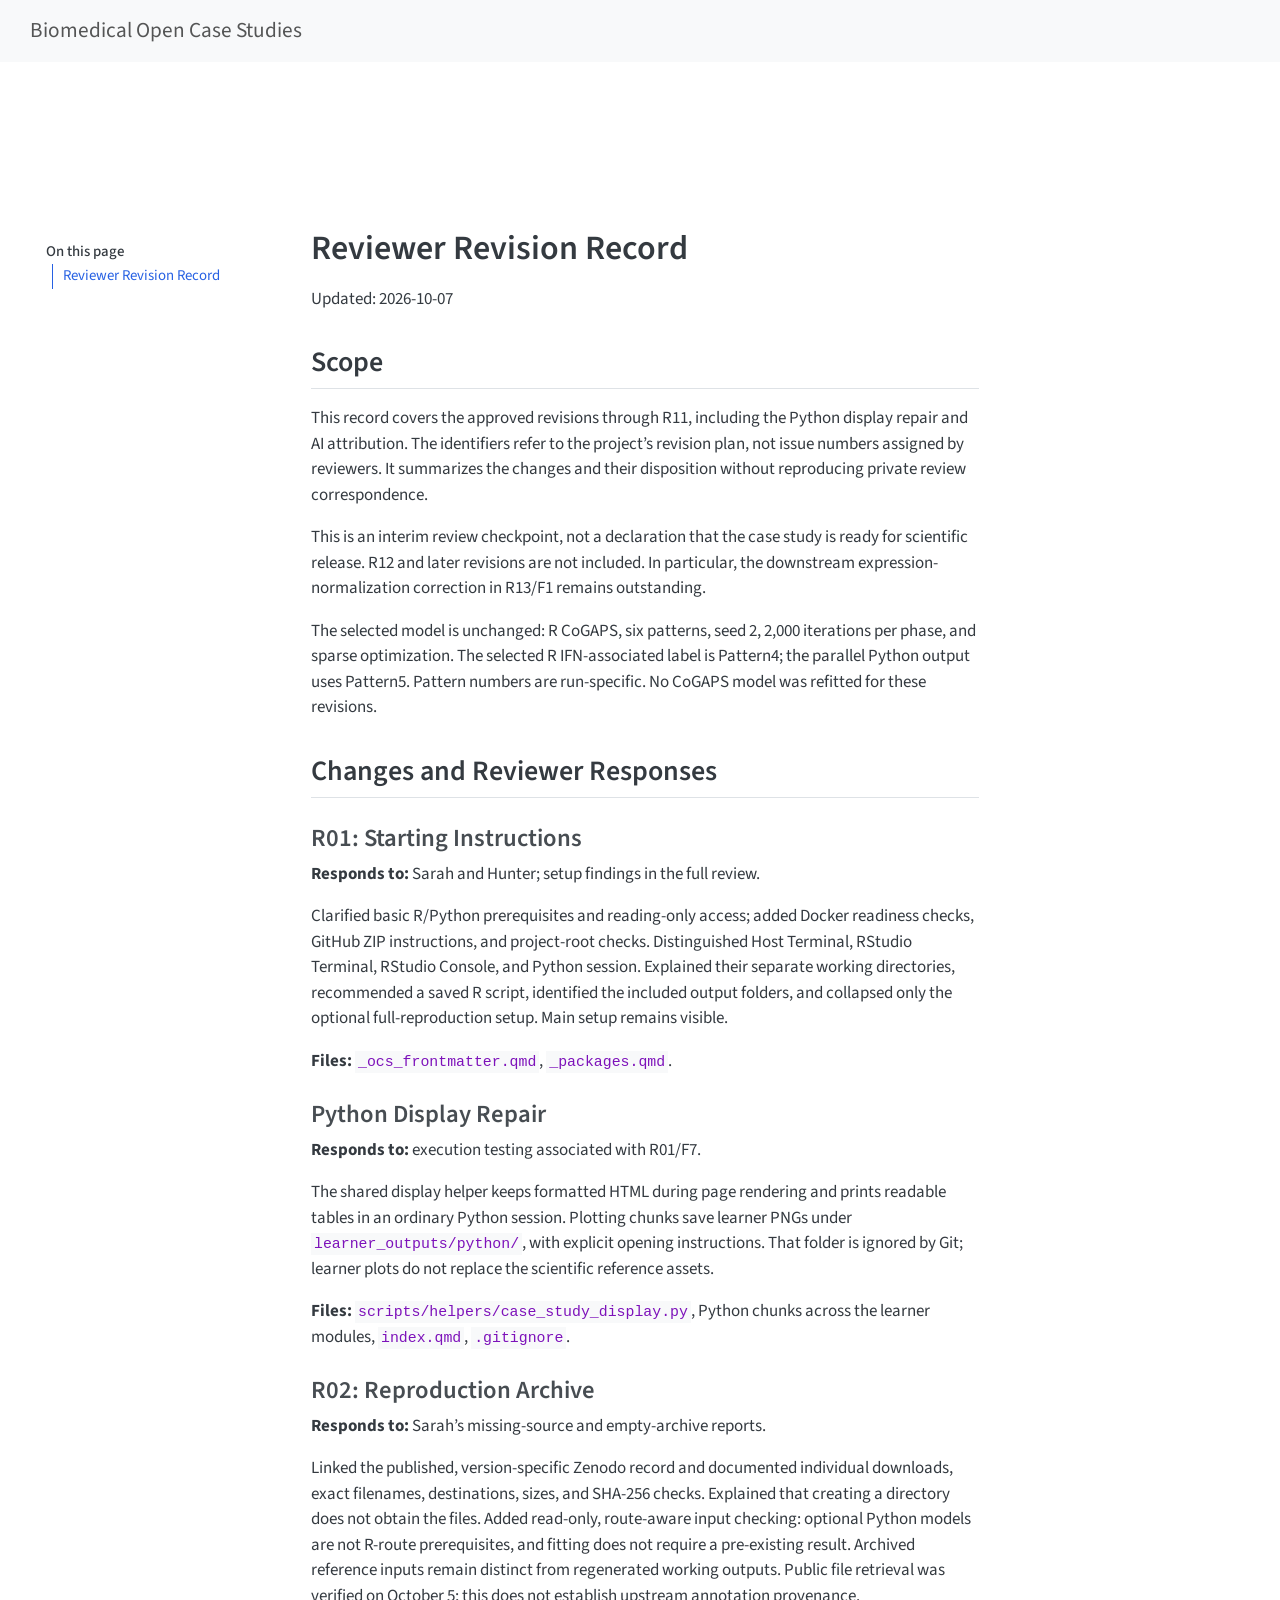
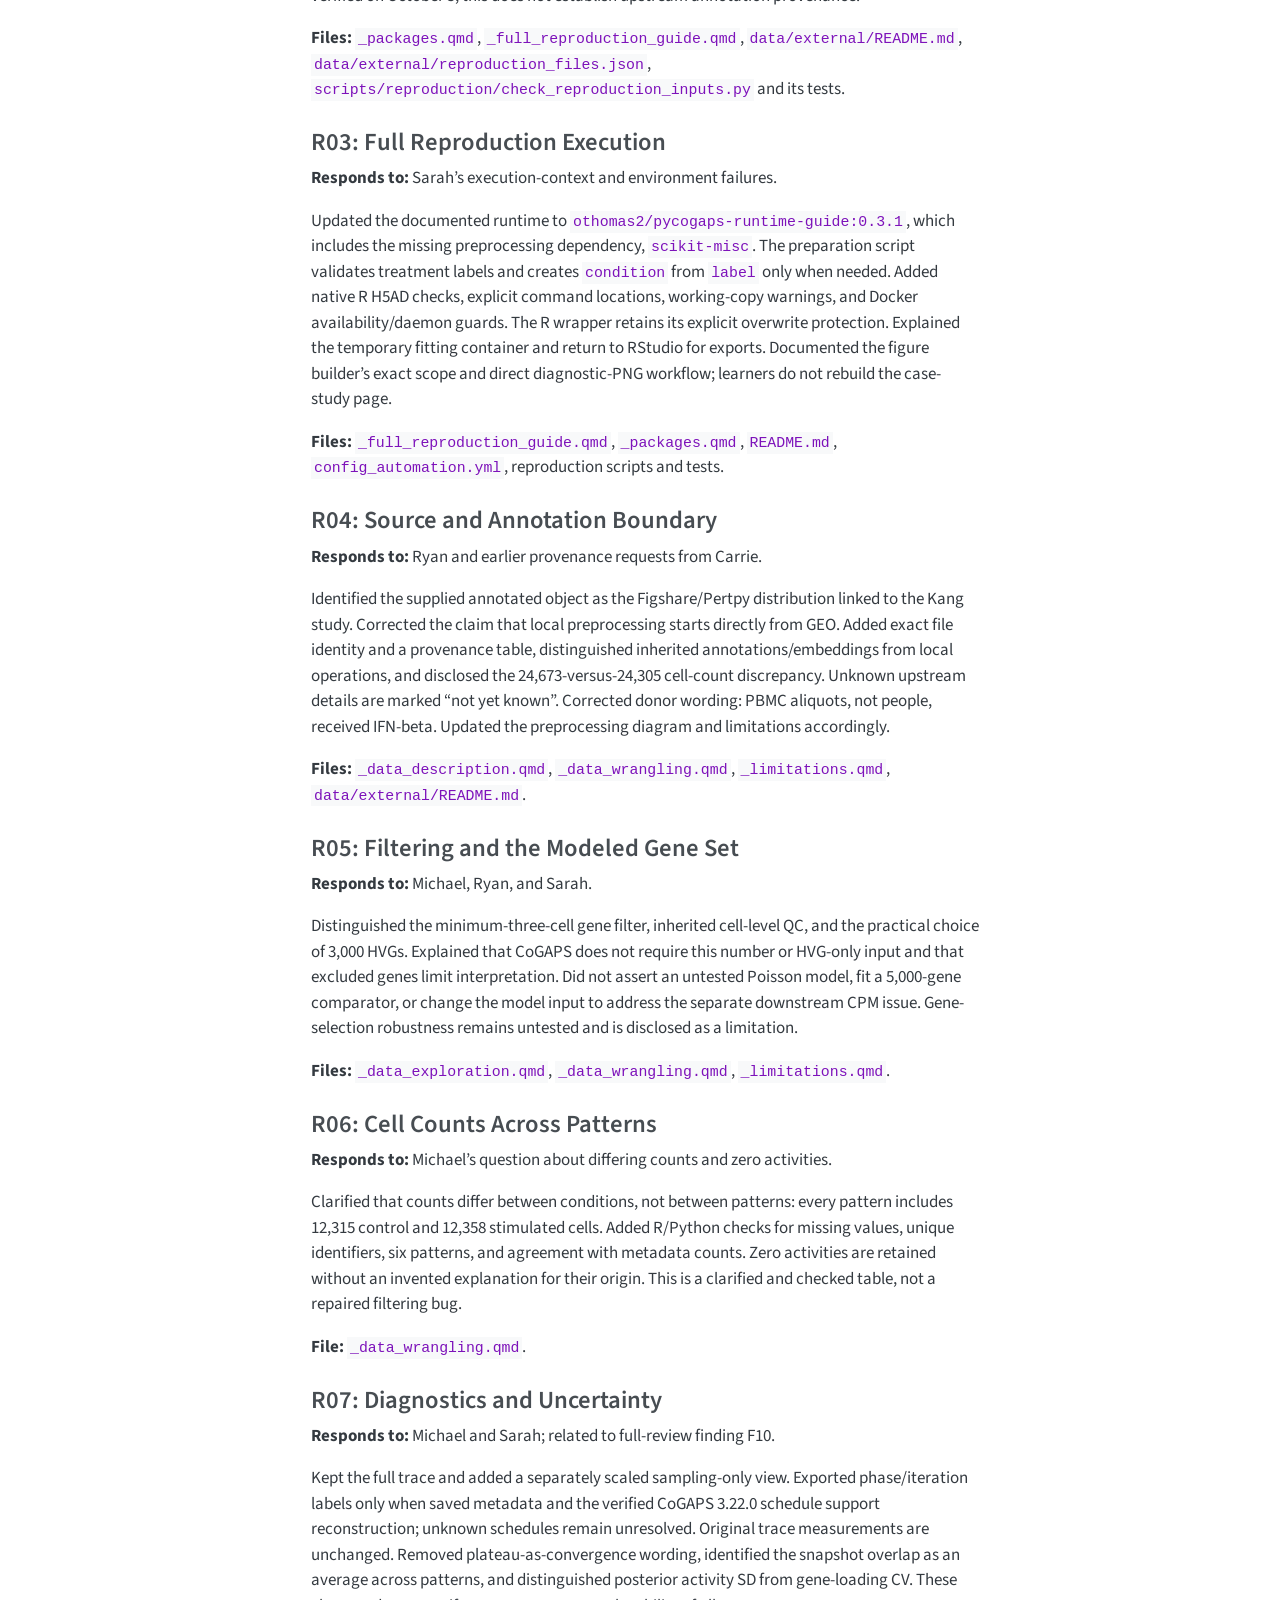
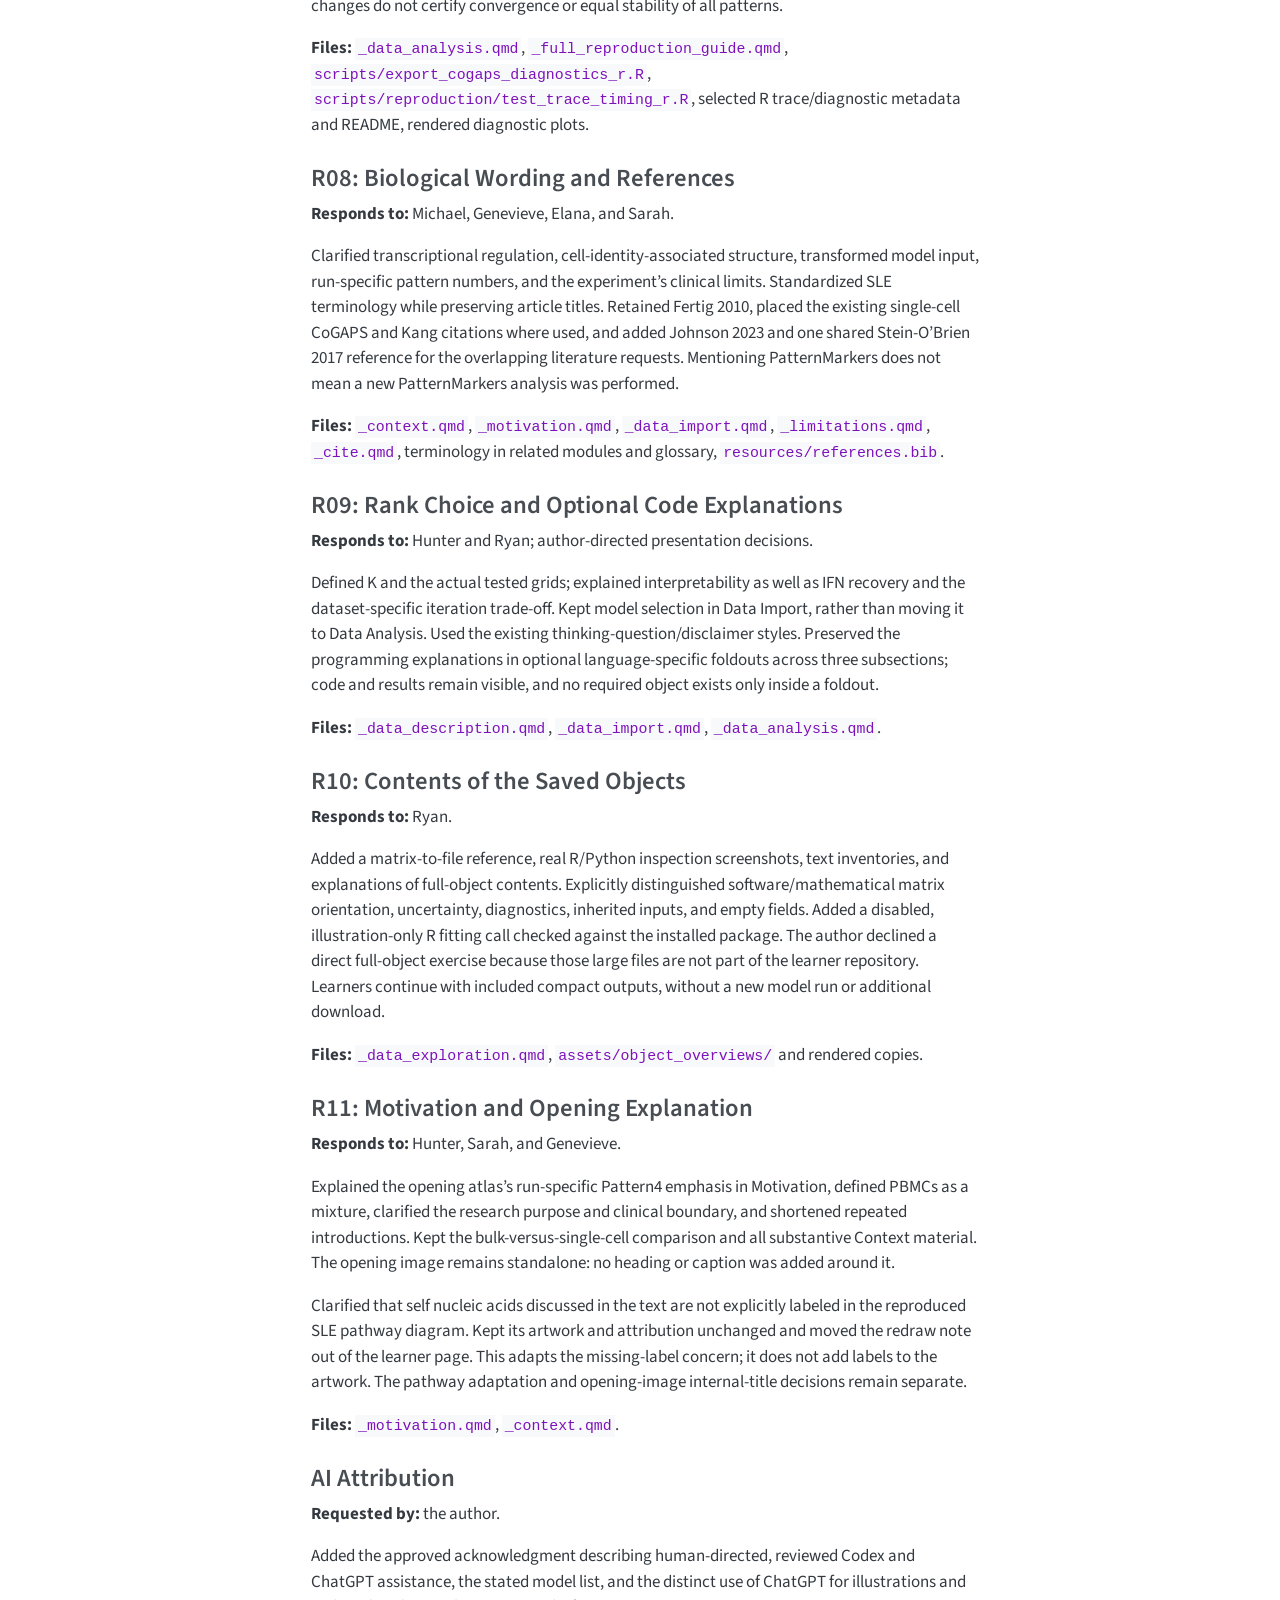
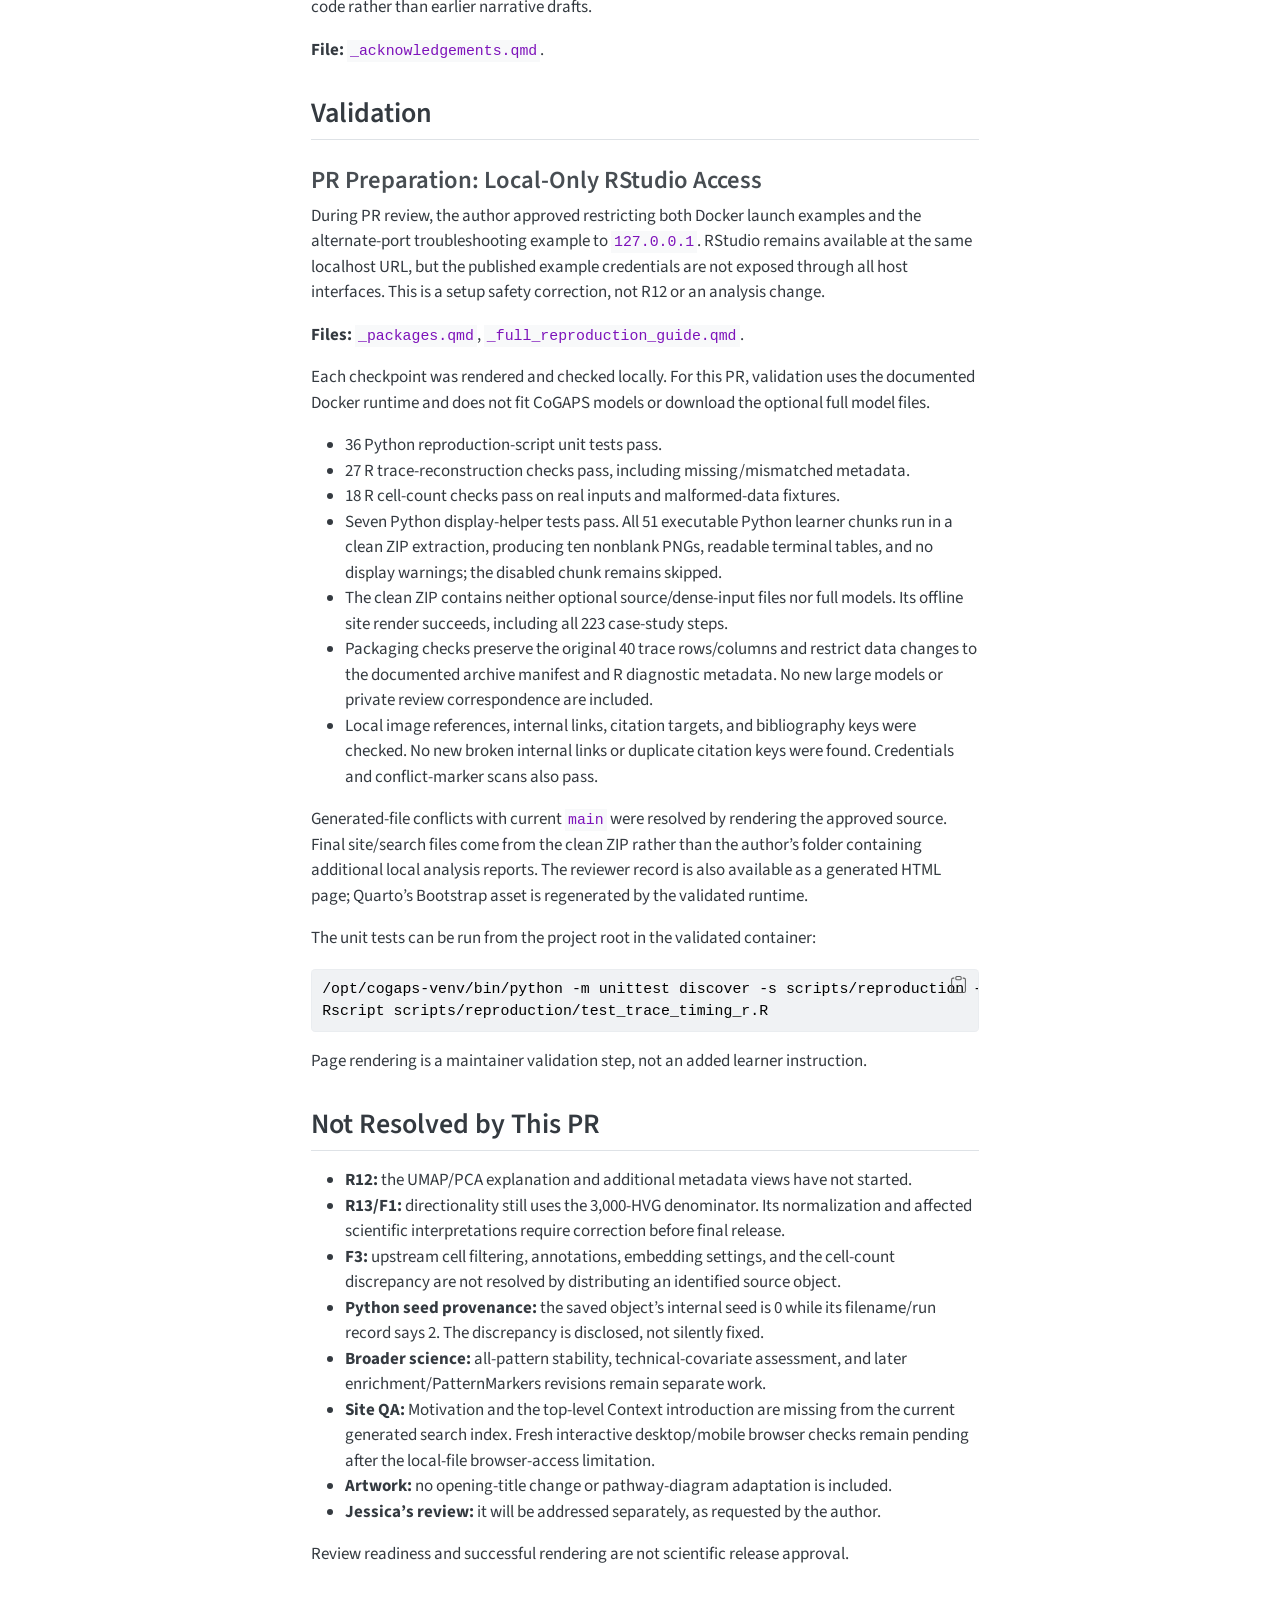
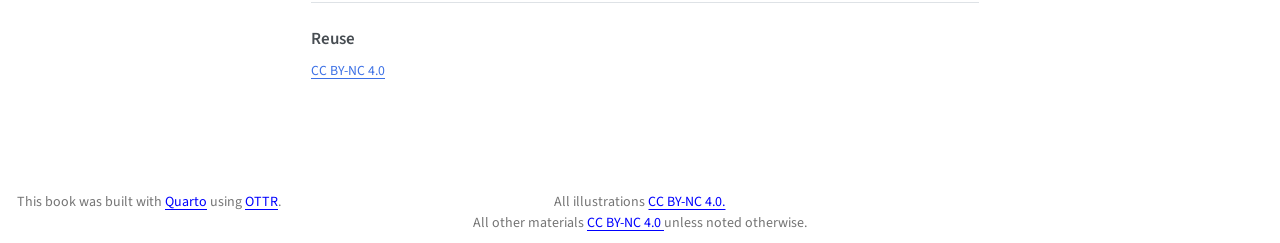
==== commit fe1599a9: "Record clean-package validation for reviewer revisions" ====
--- a/docs/REVIEWER_REVISIONS.html
+++ b/docs/REVIEWER_REVISIONS.html
@@ -305,8 +305,13 @@
 <ul>
 <li>36 Python reproduction-script unit tests pass.</li>
 <li>27 R trace-reconstruction checks pass, including missing/mismatched metadata.</li>
-<li>Final clean-archive render, Python terminal workflow, asset/link checks, and repository packaging checks are being completed before submission.</li>
+<li>18 R cell-count checks pass on real inputs and malformed-data fixtures.</li>
+<li>Seven Python display-helper tests pass. All 51 executable Python learner chunks run in a clean ZIP extraction, producing ten nonblank PNGs, readable terminal tables, and no display warnings; the disabled chunk remains skipped.</li>
+<li>The clean ZIP contains neither optional source/dense-input files nor full models. Its offline site render succeeds, including all 223 case-study steps.</li>
+<li>Packaging checks preserve the original 40 trace rows/columns and restrict data changes to the documented archive manifest and R diagnostic metadata. No new large models or private review correspondence are included.</li>
+<li>Local image references, internal links, citation targets, and bibliography keys were checked. No new broken internal links or duplicate citation keys were found. Credentials and conflict-marker scans also pass.</li>
 </ul>
+<p>Generated-file conflicts with current <code>main</code> were resolved by rendering the approved source. Final site/search files come from the clean ZIP rather than the author’s folder containing additional local analysis reports. The reviewer record is also available as a generated HTML page; Quarto’s Bootstrap asset is regenerated by the validated runtime.</p>
 <p>The unit tests can be run from the project root in the validated container:</p>
 <div class="sourceCode" id="cb1"><pre class="sourceCode bash code-with-copy"><code class="sourceCode bash"><span id="cb1-1"><a href="#cb1-1" aria-hidden="true" tabindex="-1"></a><span class="ex">/opt/cogaps-venv/bin/python</span> <span class="at">-m</span> unittest discover <span class="at">-s</span> scripts/reproduction <span class="at">-p</span> <span class="st">'test_*.py'</span> <span class="at">-v</span></span>
 <span id="cb1-2"><a href="#cb1-2" aria-hidden="true" tabindex="-1"></a><span class="ex">Rscript</span> scripts/reproduction/test_trace_timing_r.R</span></code><button title="Copy to Clipboard" class="code-copy-button"><i class="bi"></i></button></pre></div>
@@ -429,7 +434,7 @@
         return filterRegex.test(href) || localhostRegex.test(href) || mailtoRegex.test(href);
     }
     // Inspect non-navigation links and adorn them if external
- 	var links = window.document.querySelectorAll('a[href]:not(.nav-link):not(.navbar-brand):not(.toc-action):not(.sidebar-link):not(.sidebar-item-toggle):not(.pagination-link):not(.no-external):not([aria-hidden]):not(.dropdown-item):not(.quarto-navigation-tool):not(.about-link)');
+  var links = window.document.querySelectorAll('a[href]:not(.nav-link):not(.navbar-brand):not(.toc-action):not(.sidebar-link):not(.sidebar-item-toggle):not(.pagination-link):not(.no-external):not([aria-hidden]):not(.dropdown-item):not(.quarto-navigation-tool):not(.about-link)');
     for (var i=0; i<links.length; i++) {
       const link = links[i];
       if (!isInternal(link.href)) {
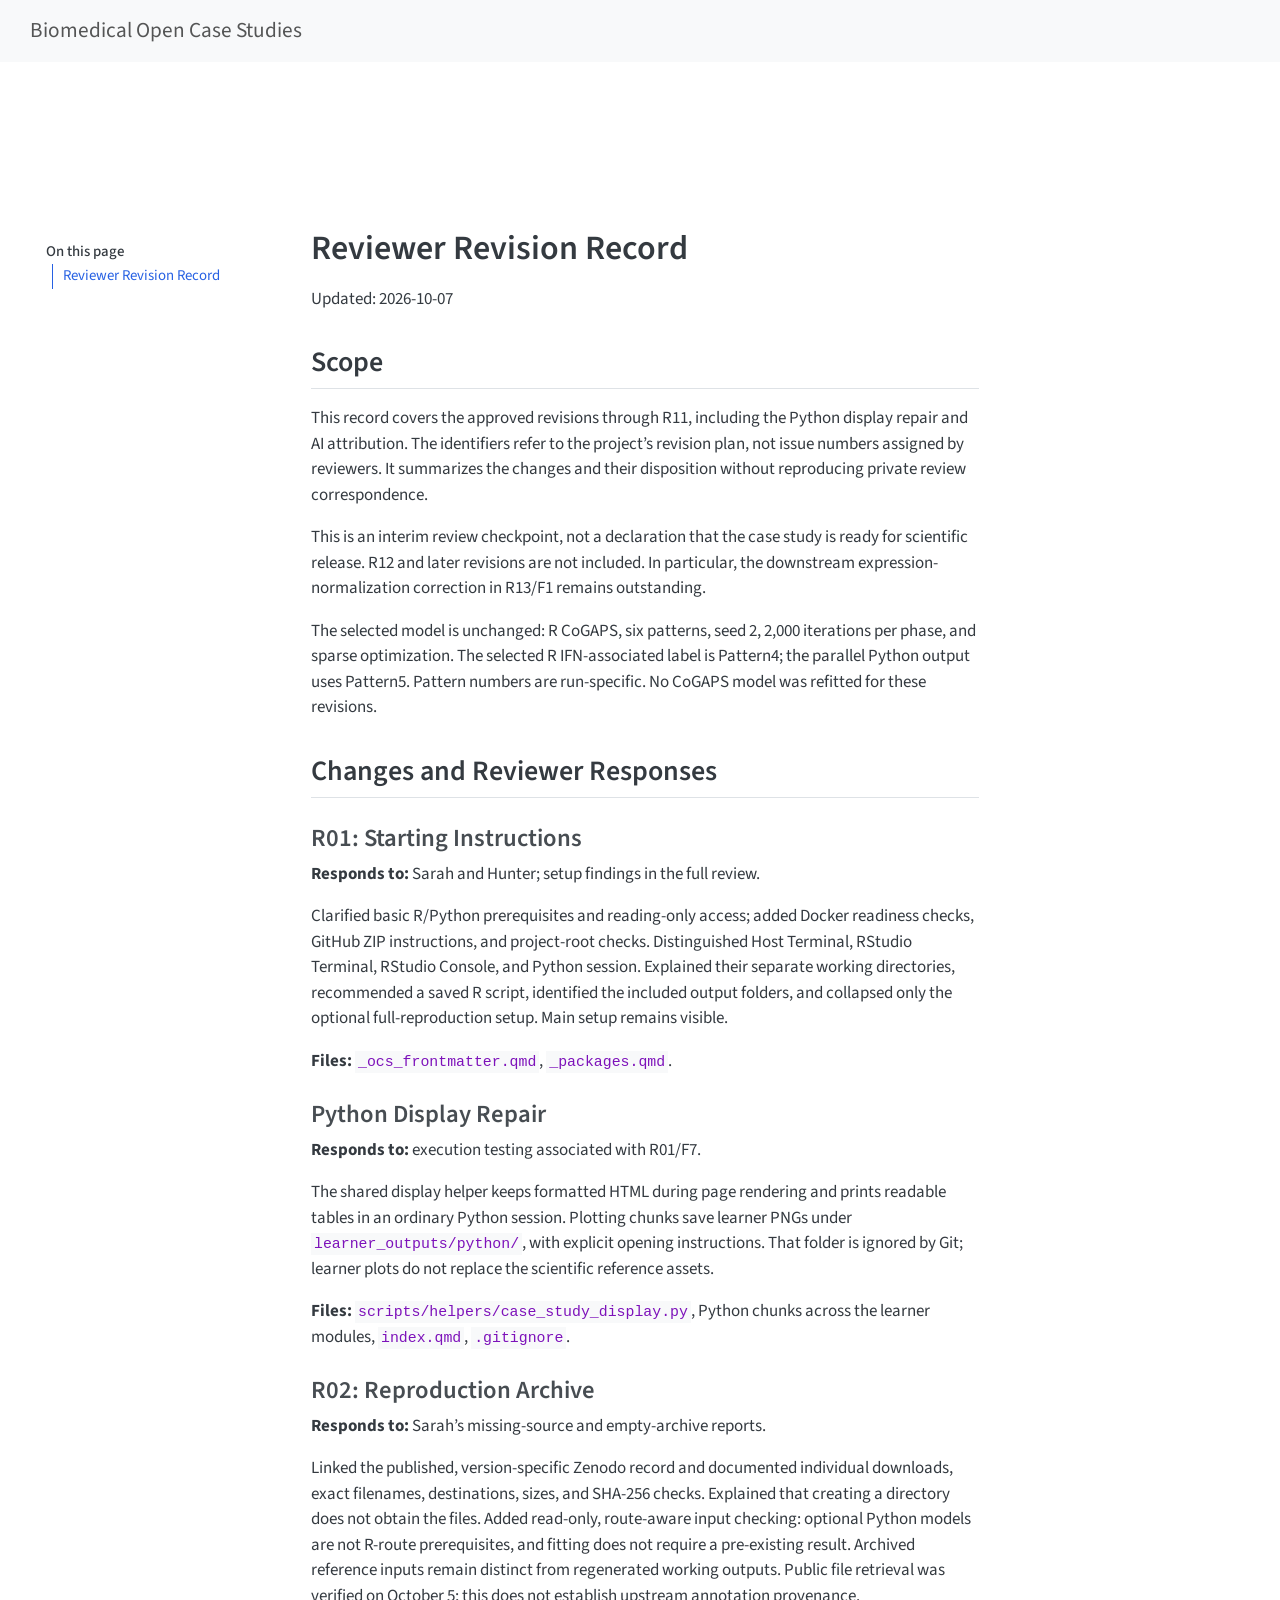
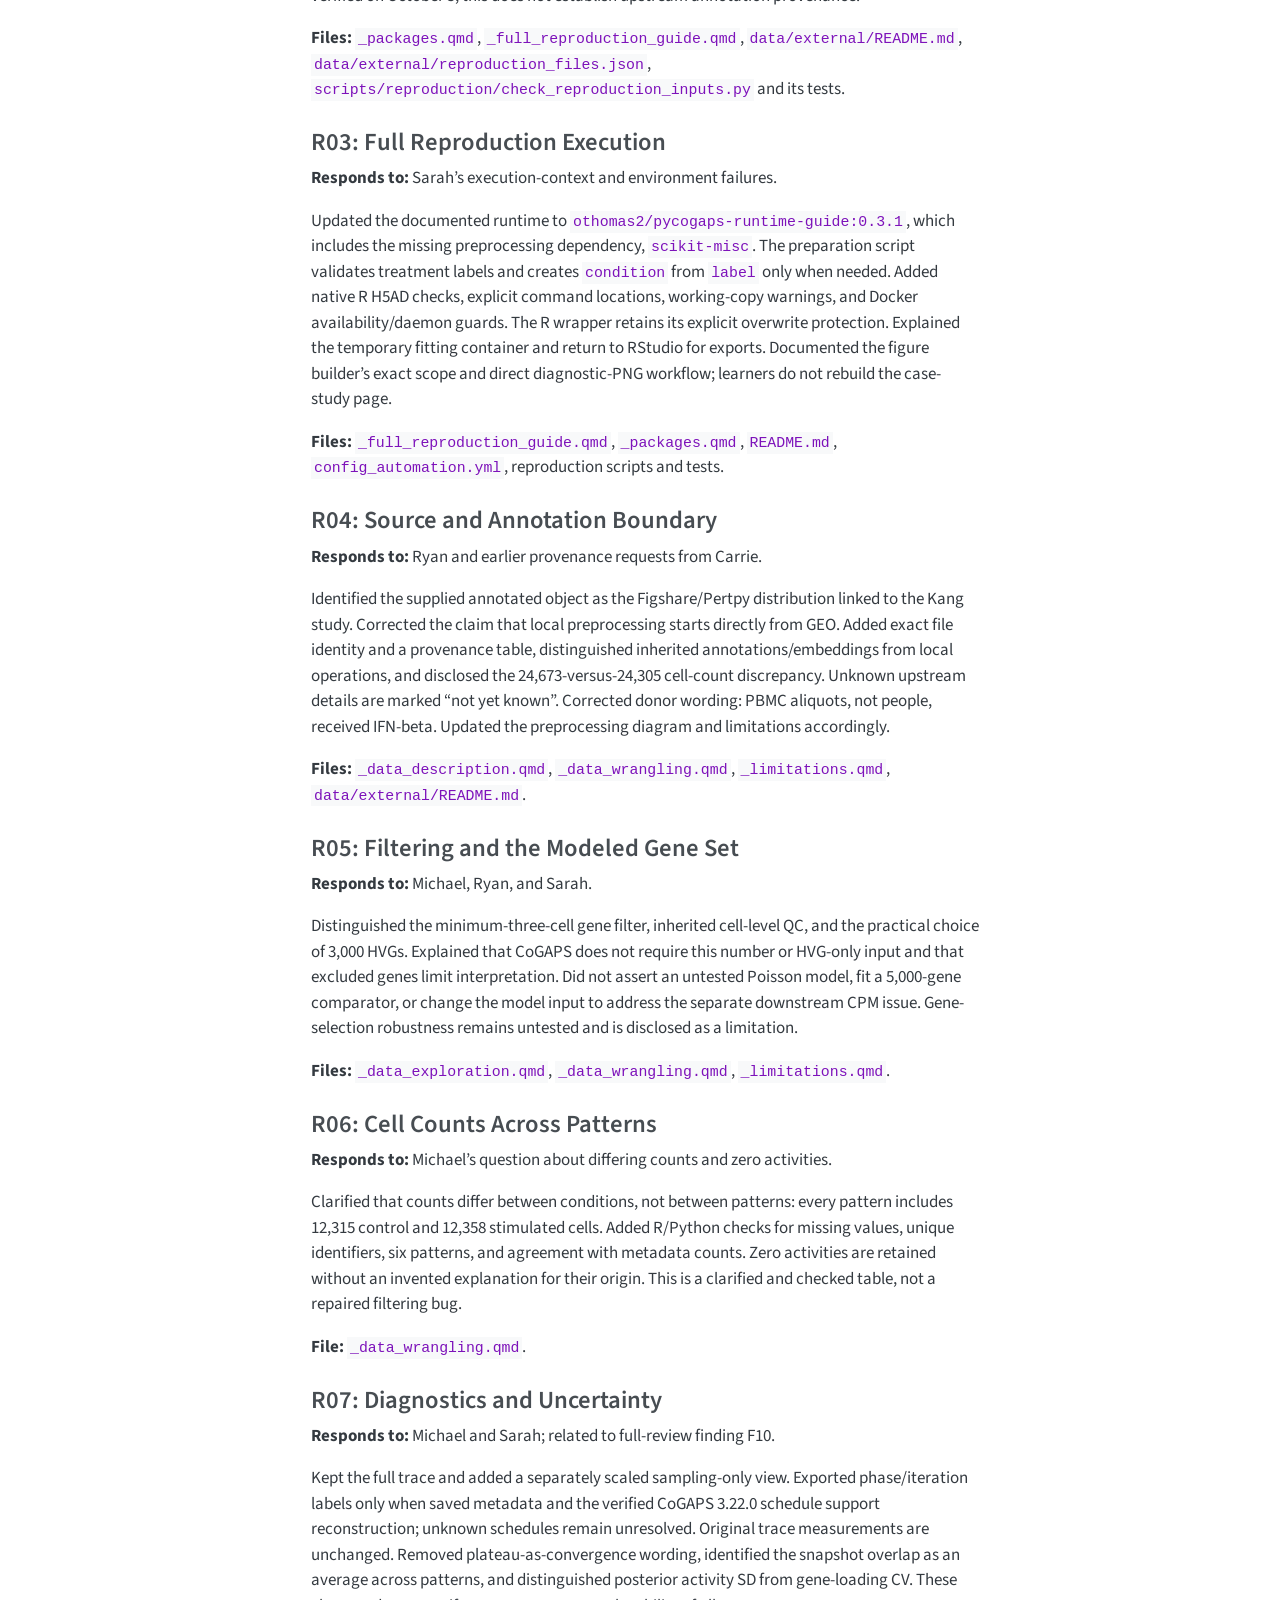
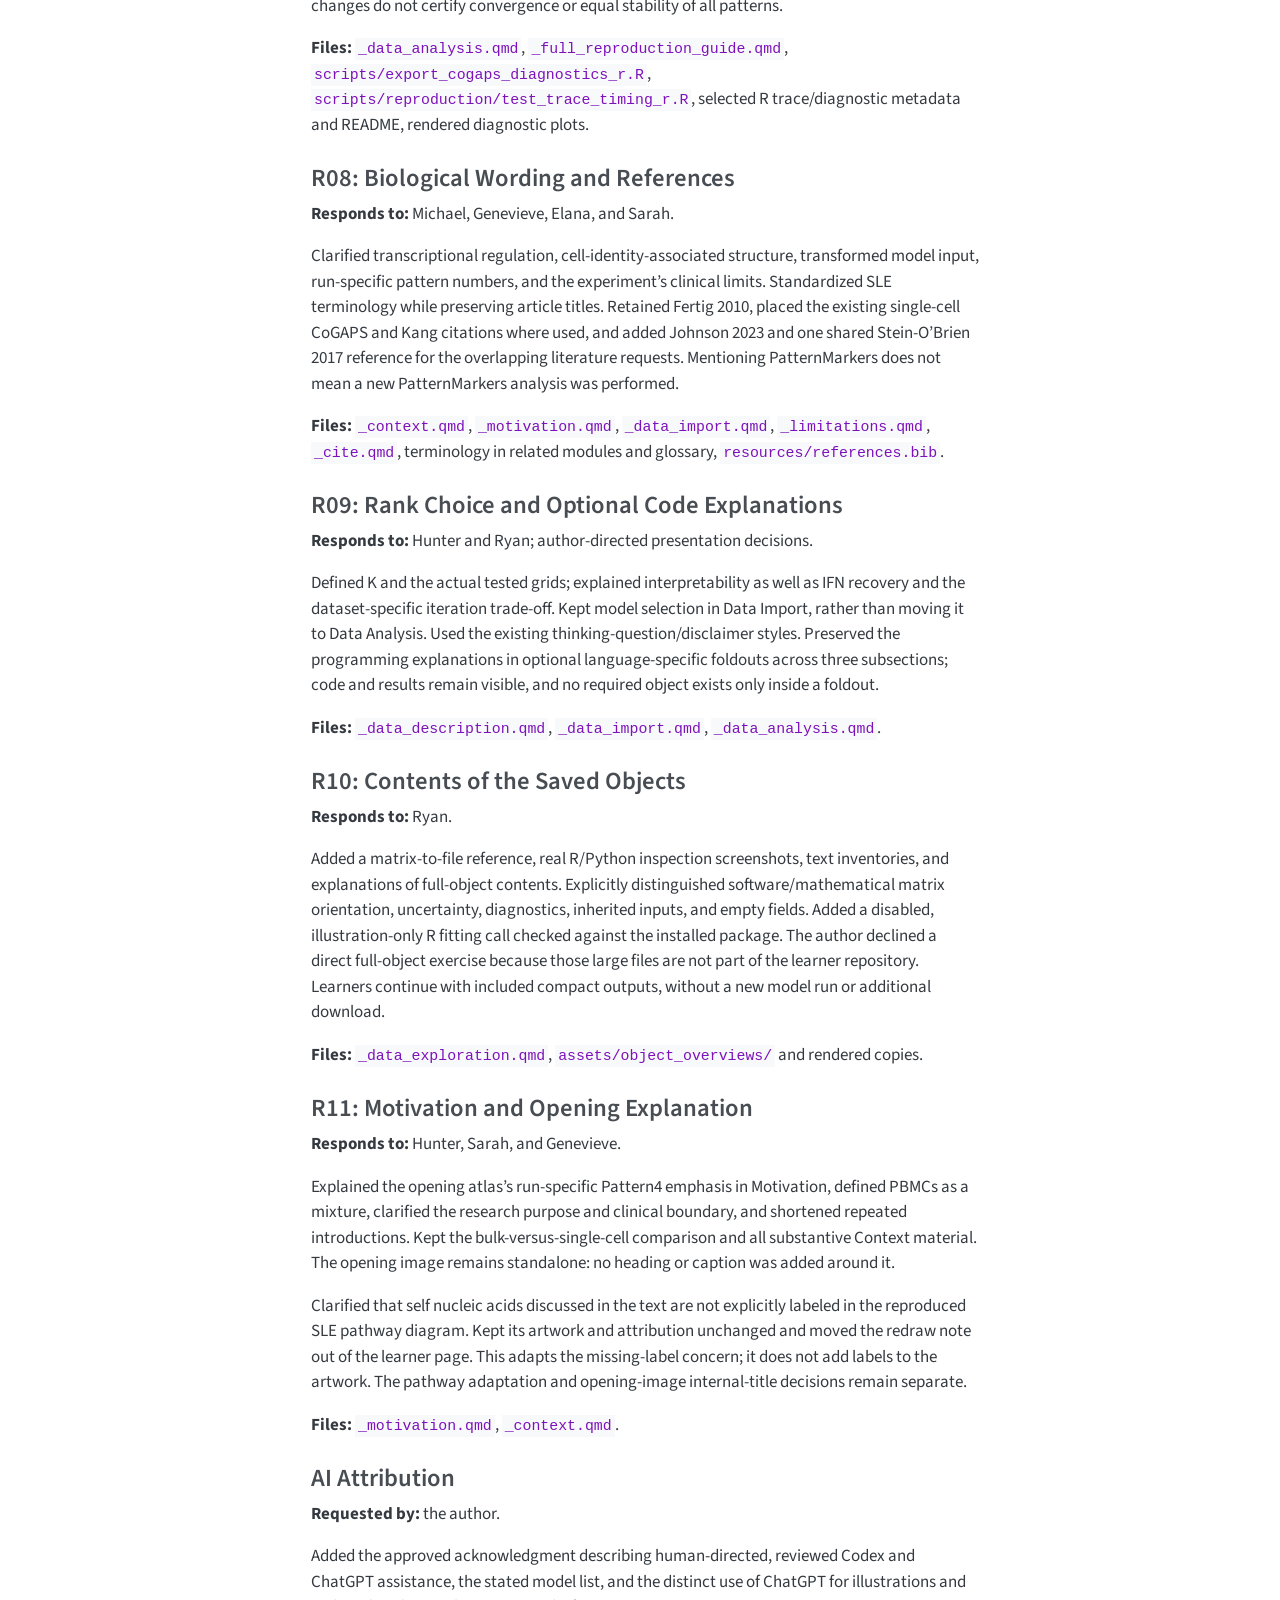
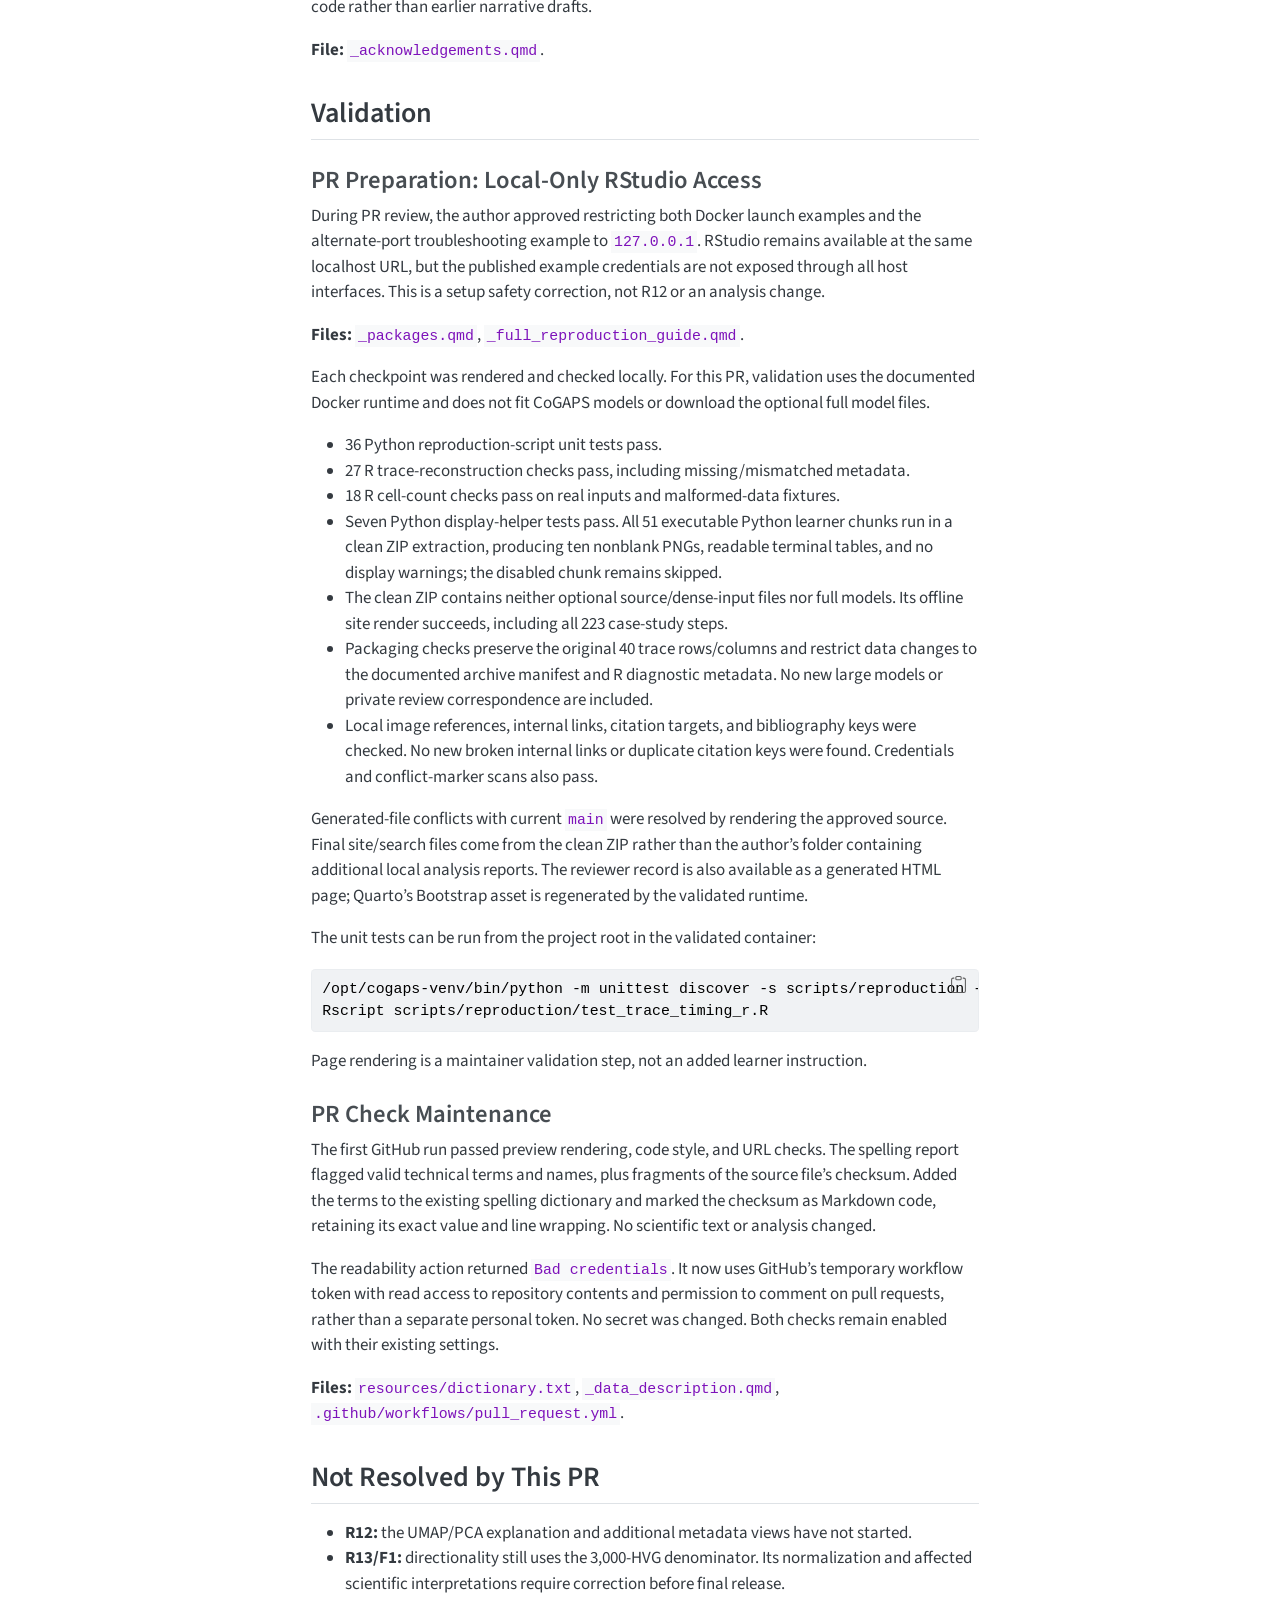
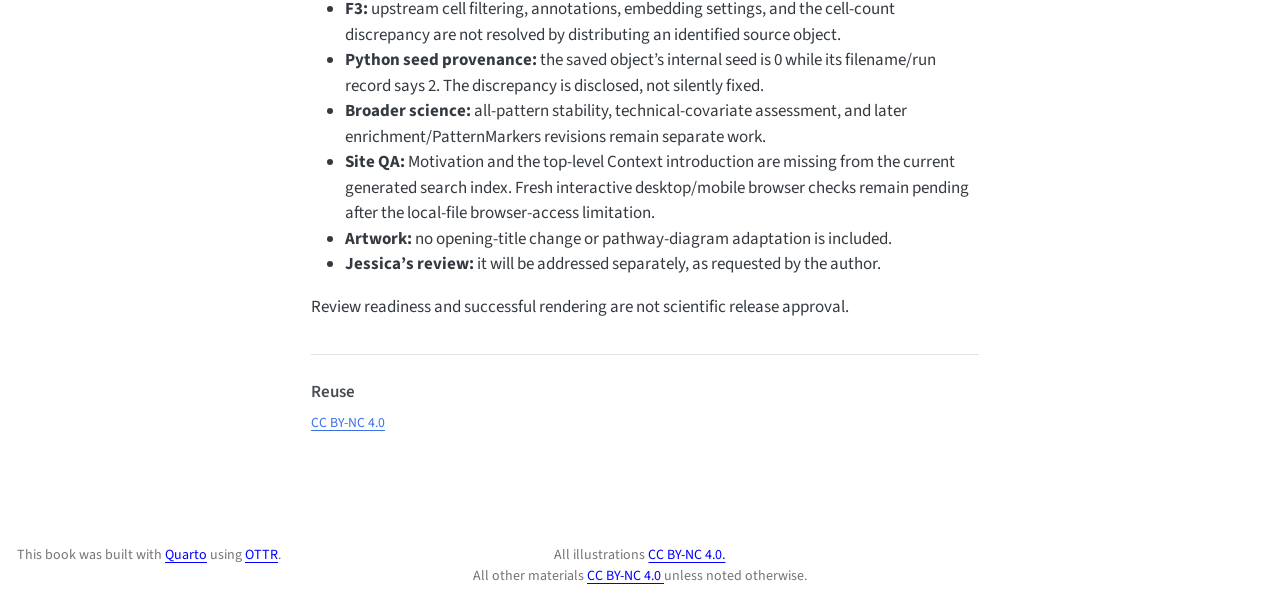
==== commit e13edc70: "Fix spelling vocabulary and readability authentication" ====
--- a/docs/REVIEWER_REVISIONS.html
+++ b/docs/REVIEWER_REVISIONS.html
@@ -188,6 +188,7 @@
   <li><a href="#validation" id="toc-validation" class="nav-link" data-scroll-target="#validation">Validation</a>
   <ul class="collapse">
   <li><a href="#pr-preparation-local-only-rstudio-access" id="toc-pr-preparation-local-only-rstudio-access" class="nav-link" data-scroll-target="#pr-preparation-local-only-rstudio-access">PR Preparation: Local-Only RStudio Access</a></li>
+  <li><a href="#pr-check-maintenance" id="toc-pr-check-maintenance" class="nav-link" data-scroll-target="#pr-check-maintenance">PR Check Maintenance</a></li>
   </ul></li>
   <li><a href="#not-resolved-by-this-pr" id="toc-not-resolved-by-this-pr" class="nav-link" data-scroll-target="#not-resolved-by-this-pr">Not Resolved by This PR</a></li>
   </ul></li>
@@ -316,6 +317,12 @@
 <div class="sourceCode" id="cb1"><pre class="sourceCode bash code-with-copy"><code class="sourceCode bash"><span id="cb1-1"><a href="#cb1-1" aria-hidden="true" tabindex="-1"></a><span class="ex">/opt/cogaps-venv/bin/python</span> <span class="at">-m</span> unittest discover <span class="at">-s</span> scripts/reproduction <span class="at">-p</span> <span class="st">'test_*.py'</span> <span class="at">-v</span></span>
 <span id="cb1-2"><a href="#cb1-2" aria-hidden="true" tabindex="-1"></a><span class="ex">Rscript</span> scripts/reproduction/test_trace_timing_r.R</span></code><button title="Copy to Clipboard" class="code-copy-button"><i class="bi"></i></button></pre></div>
 <p>Page rendering is a maintainer validation step, not an added learner instruction.</p>
+</section>
+<section id="pr-check-maintenance" class="level3">
+<h3 class="anchored" data-anchor-id="pr-check-maintenance">PR Check Maintenance</h3>
+<p>The first GitHub run passed preview rendering, code style, and URL checks. The spelling report flagged valid technical terms and names, plus fragments of the source file’s checksum. Added the terms to the existing spelling dictionary and marked the checksum as Markdown code, retaining its exact value and line wrapping. No scientific text or analysis changed.</p>
+<p>The readability action returned <code>Bad credentials</code>. It now uses GitHub’s temporary workflow token with read access to repository contents and permission to comment on pull requests, rather than a separate personal token. No secret was changed. Both checks remain enabled with their existing settings.</p>
+<p><strong>Files:</strong> <code>resources/dictionary.txt</code>, <code>_data_description.qmd</code>, <code>.github/workflows/pull_request.yml</code>.</p>
 </section>
 </section>
 <section id="not-resolved-by-this-pr" class="level2">
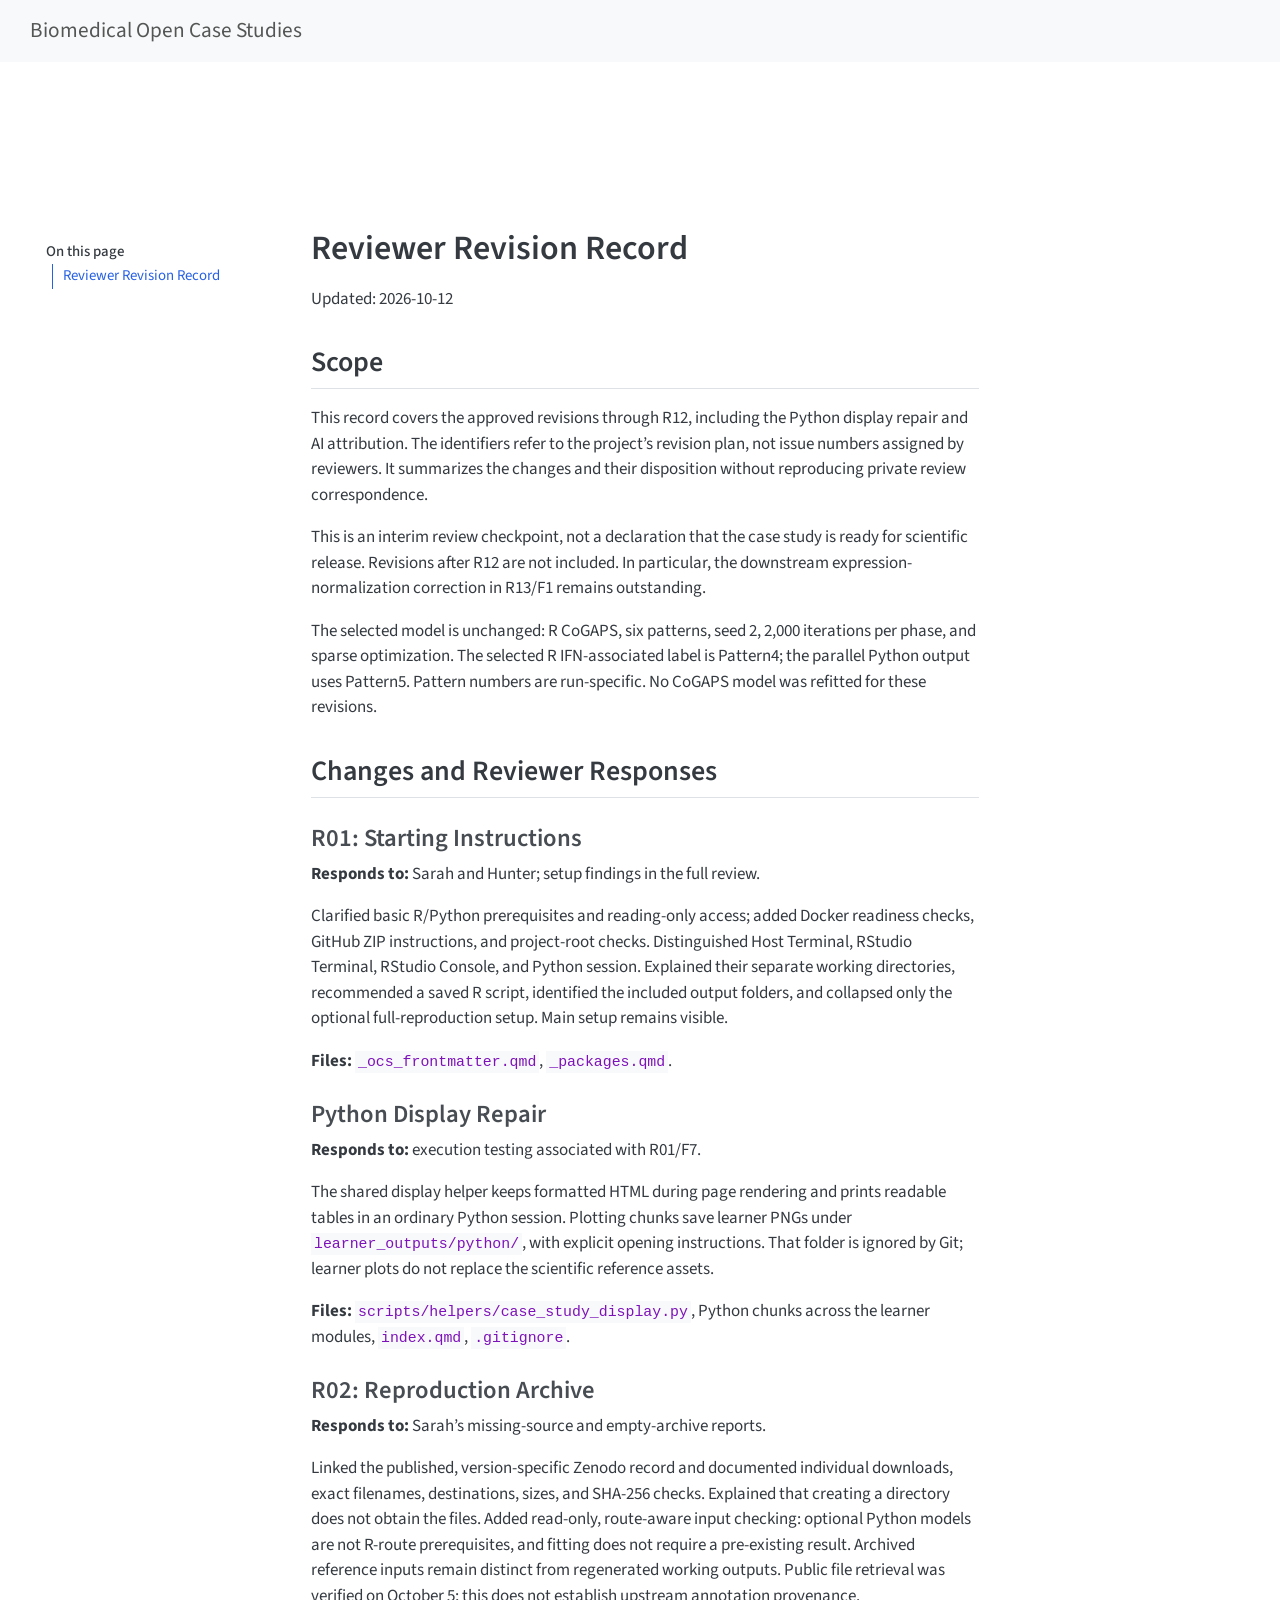
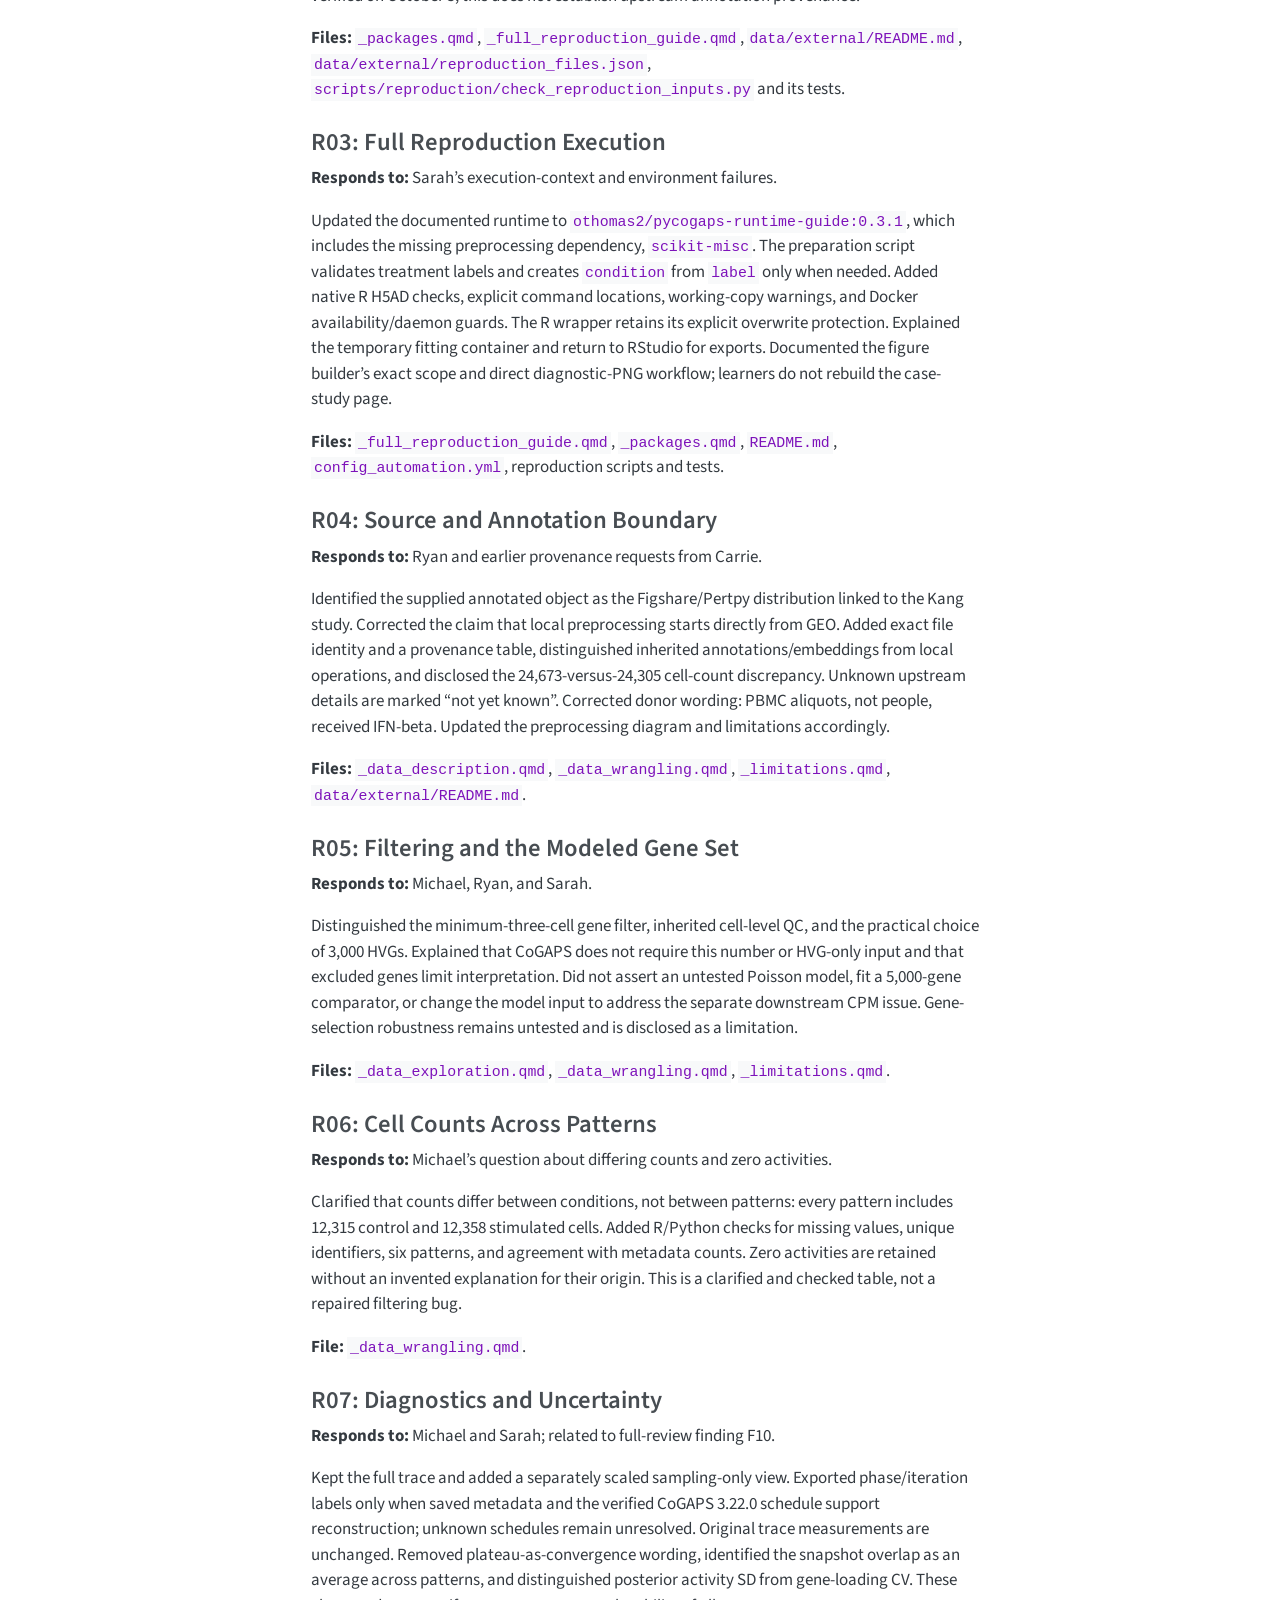
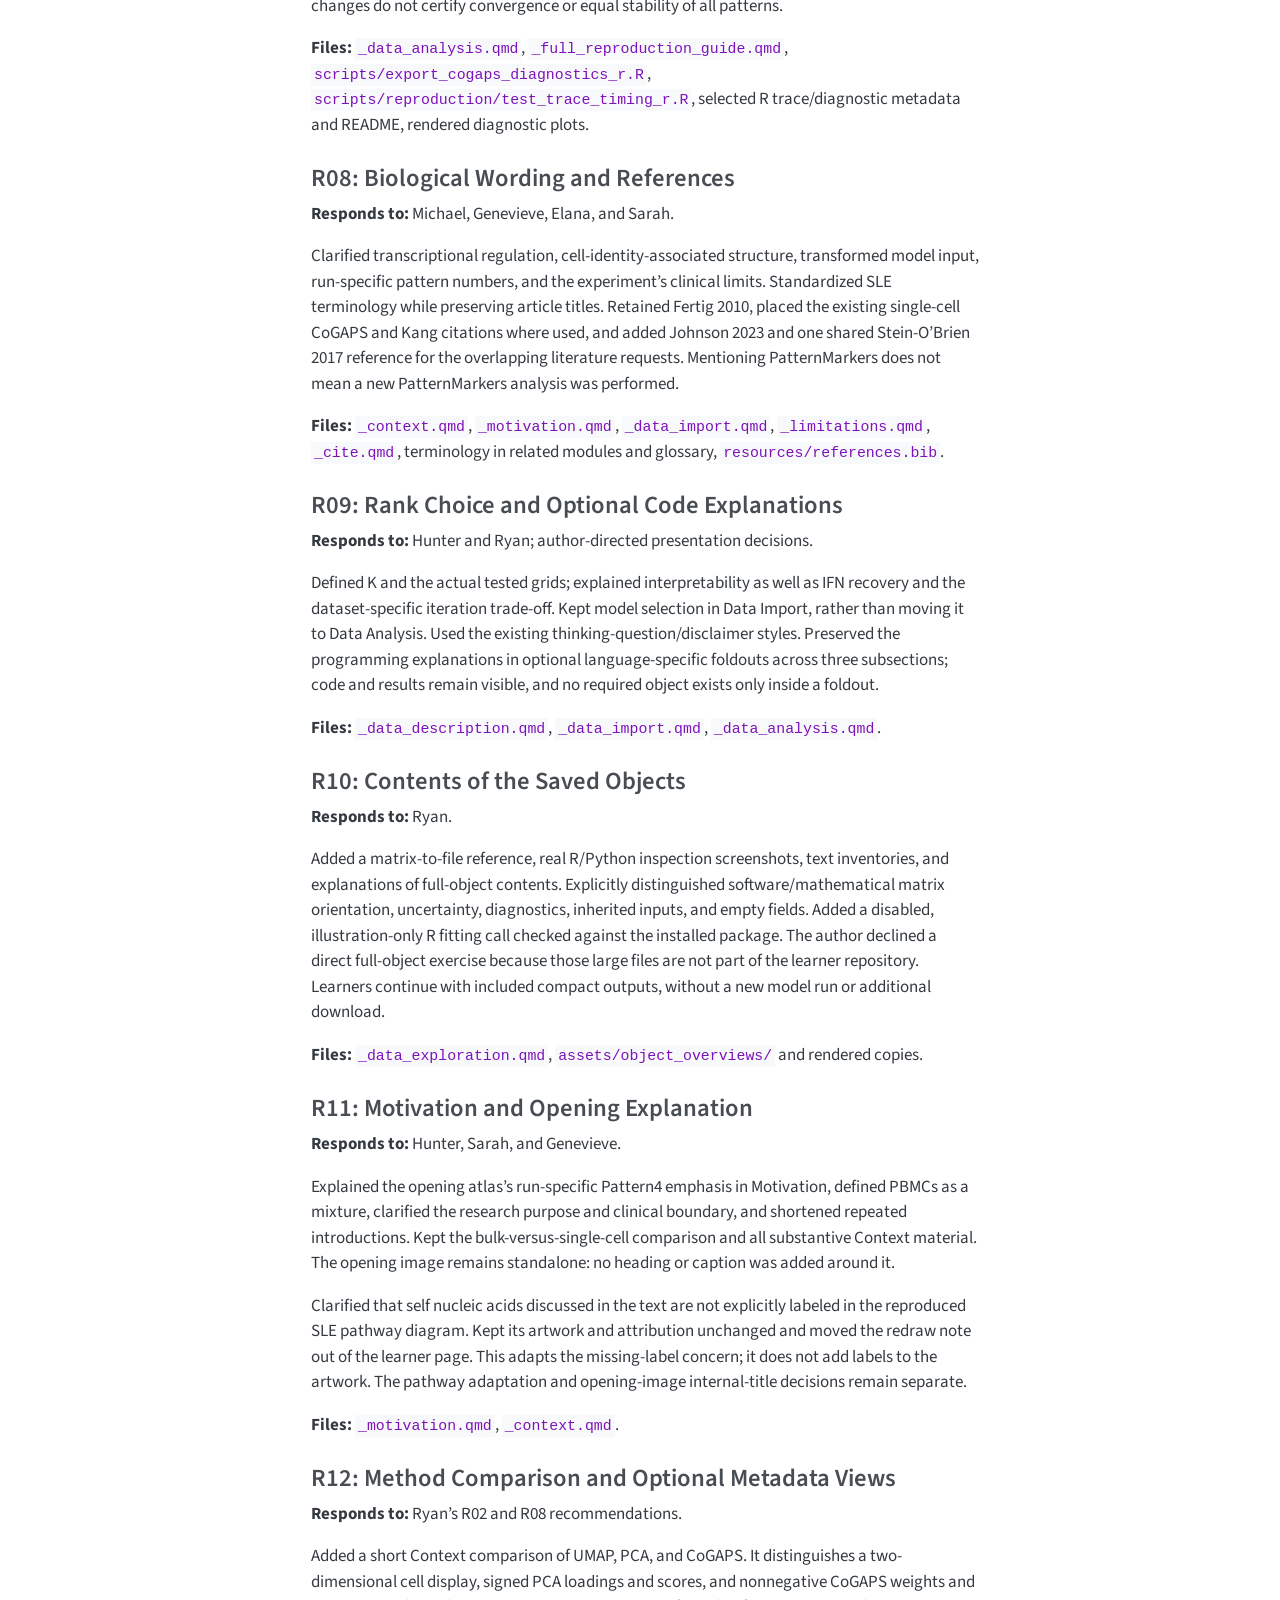
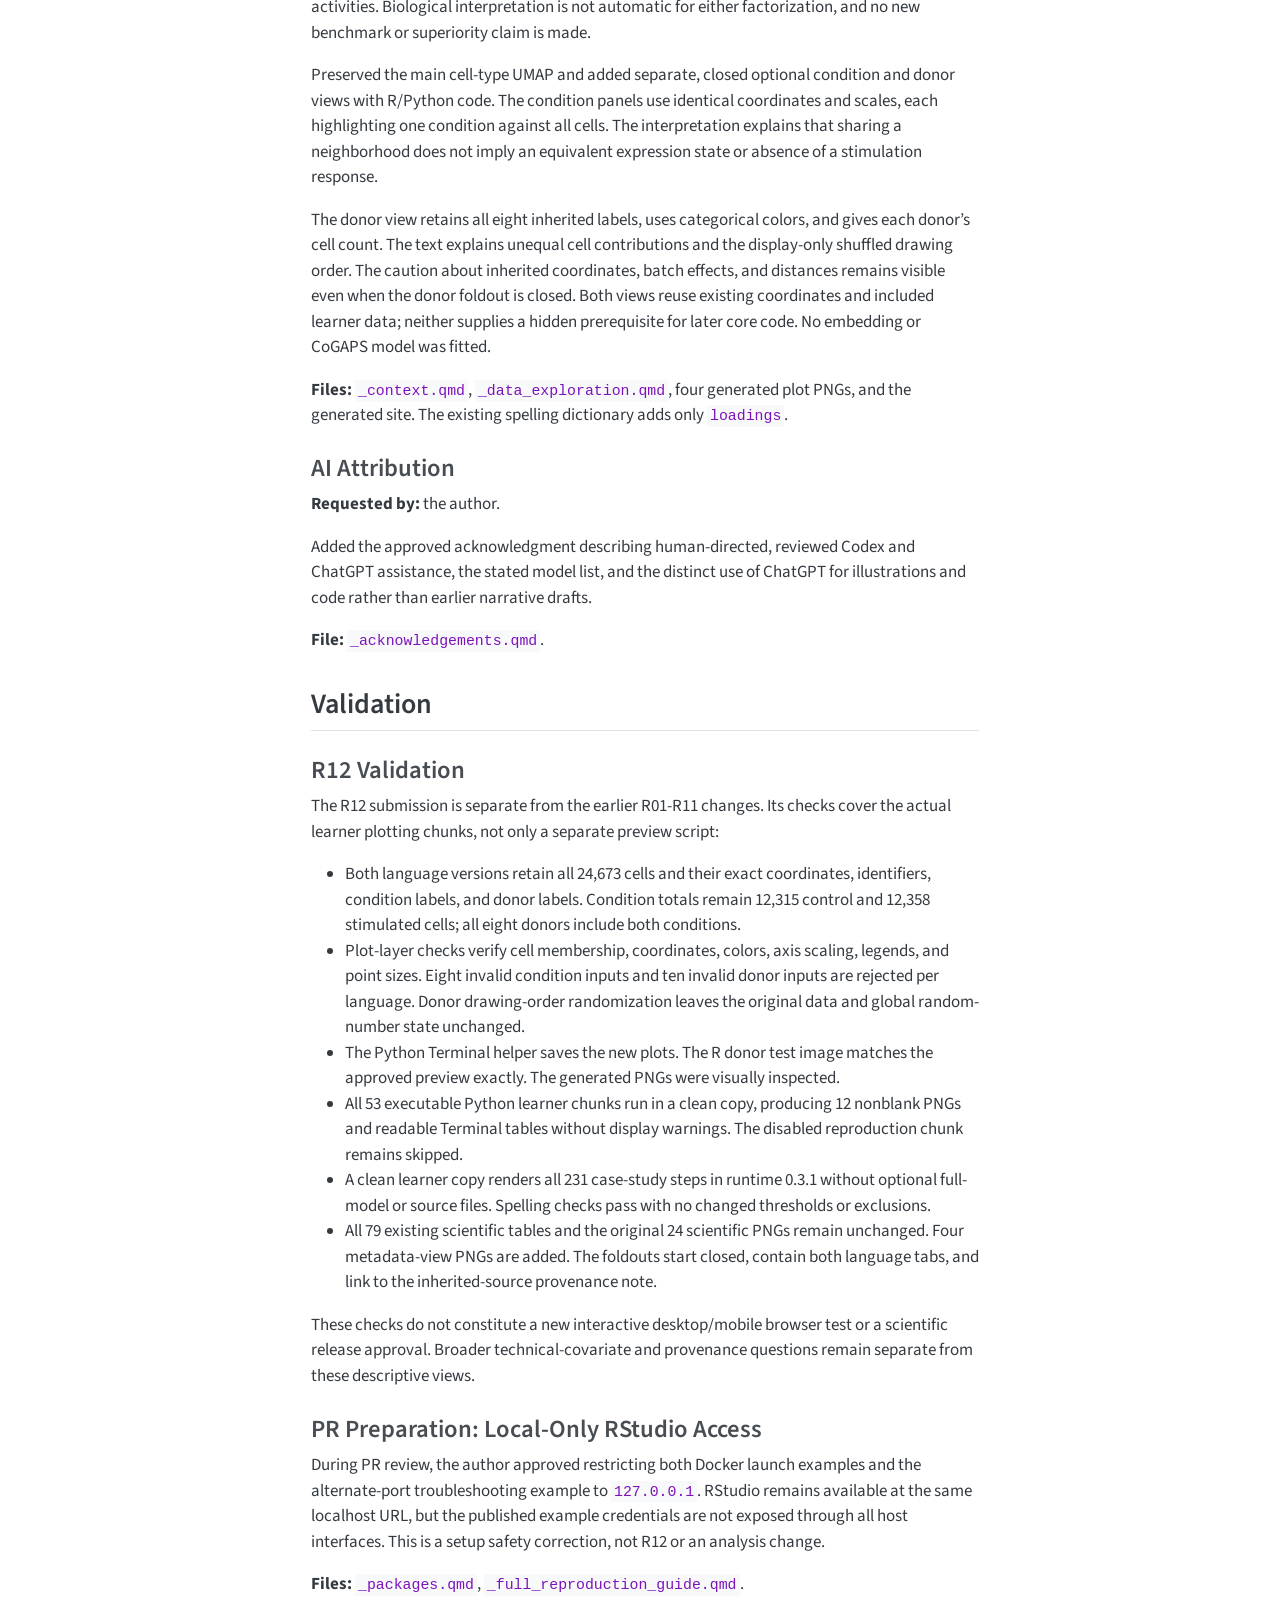
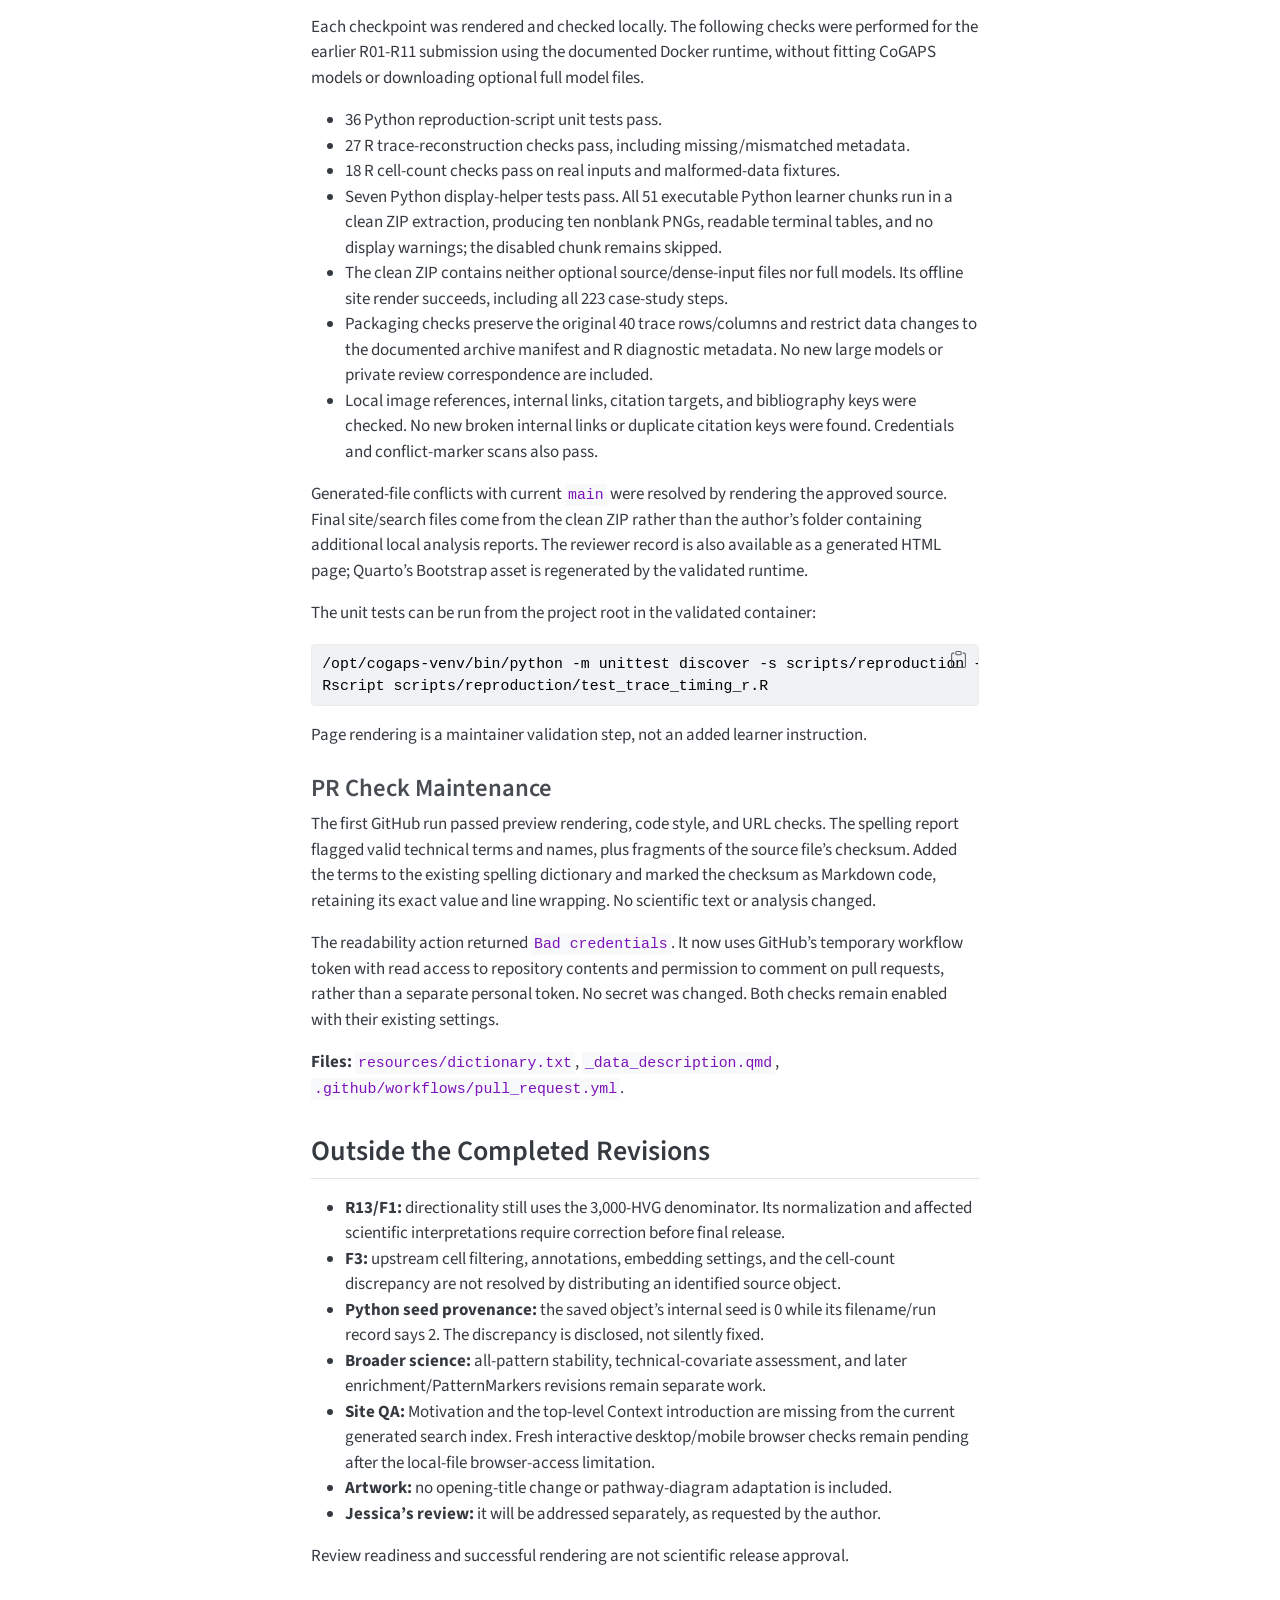
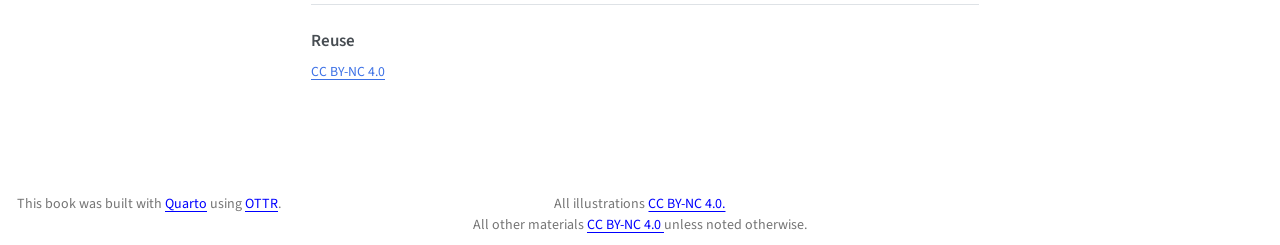
==== commit 6b4504d7: "Address R12 method comparison and metadata views" ====
--- a/docs/REVIEWER_REVISIONS.html
+++ b/docs/REVIEWER_REVISIONS.html
@@ -183,14 +183,16 @@
   <li><a href="#r09-rank-choice-and-optional-code-explanations" id="toc-r09-rank-choice-and-optional-code-explanations" class="nav-link" data-scroll-target="#r09-rank-choice-and-optional-code-explanations">R09: Rank Choice and Optional Code Explanations</a></li>
   <li><a href="#r10-contents-of-the-saved-objects" id="toc-r10-contents-of-the-saved-objects" class="nav-link" data-scroll-target="#r10-contents-of-the-saved-objects">R10: Contents of the Saved Objects</a></li>
   <li><a href="#r11-motivation-and-opening-explanation" id="toc-r11-motivation-and-opening-explanation" class="nav-link" data-scroll-target="#r11-motivation-and-opening-explanation">R11: Motivation and Opening Explanation</a></li>
+  <li><a href="#r12-method-comparison-and-optional-metadata-views" id="toc-r12-method-comparison-and-optional-metadata-views" class="nav-link" data-scroll-target="#r12-method-comparison-and-optional-metadata-views">R12: Method Comparison and Optional Metadata Views</a></li>
   <li><a href="#ai-attribution" id="toc-ai-attribution" class="nav-link" data-scroll-target="#ai-attribution">AI Attribution</a></li>
   </ul></li>
   <li><a href="#validation" id="toc-validation" class="nav-link" data-scroll-target="#validation">Validation</a>
   <ul class="collapse">
+  <li><a href="#r12-validation" id="toc-r12-validation" class="nav-link" data-scroll-target="#r12-validation">R12 Validation</a></li>
   <li><a href="#pr-preparation-local-only-rstudio-access" id="toc-pr-preparation-local-only-rstudio-access" class="nav-link" data-scroll-target="#pr-preparation-local-only-rstudio-access">PR Preparation: Local-Only RStudio Access</a></li>
   <li><a href="#pr-check-maintenance" id="toc-pr-check-maintenance" class="nav-link" data-scroll-target="#pr-check-maintenance">PR Check Maintenance</a></li>
   </ul></li>
-  <li><a href="#not-resolved-by-this-pr" id="toc-not-resolved-by-this-pr" class="nav-link" data-scroll-target="#not-resolved-by-this-pr">Not Resolved by This PR</a></li>
+  <li><a href="#outside-the-completed-revisions" id="toc-outside-the-completed-revisions" class="nav-link" data-scroll-target="#outside-the-completed-revisions">Outside the Completed Revisions</a></li>
   </ul></li>
   </ul>
 </nav>
@@ -207,11 +209,11 @@
 
 <section id="reviewer-revision-record" class="level1">
 <h1>Reviewer Revision Record</h1>
-<p>Updated: 2026-10-07</p>
+<p>Updated: 2026-10-12</p>
 <section id="scope" class="level2">
 <h2 class="anchored" data-anchor-id="scope">Scope</h2>
-<p>This record covers the approved revisions through R11, including the Python display repair and AI attribution. The identifiers refer to the project’s revision plan, not issue numbers assigned by reviewers. It summarizes the changes and their disposition without reproducing private review correspondence.</p>
-<p>This is an interim review checkpoint, not a declaration that the case study is ready for scientific release. R12 and later revisions are not included. In particular, the downstream expression-normalization correction in R13/F1 remains outstanding.</p>
+<p>This record covers the approved revisions through R12, including the Python display repair and AI attribution. The identifiers refer to the project’s revision plan, not issue numbers assigned by reviewers. It summarizes the changes and their disposition without reproducing private review correspondence.</p>
+<p>This is an interim review checkpoint, not a declaration that the case study is ready for scientific release. Revisions after R12 are not included. In particular, the downstream expression-normalization correction in R13/F1 remains outstanding.</p>
 <p>The selected model is unchanged: R CoGAPS, six patterns, seed 2, 2,000 iterations per phase, and sparse optimization. The selected R IFN-associated label is Pattern4; the parallel Python output uses Pattern5. Pattern numbers are run-specific. No CoGAPS model was refitted for these revisions.</p>
 </section>
 <section id="changes-and-reviewer-responses" class="level2">
@@ -289,6 +291,14 @@
 <p>Clarified that self nucleic acids discussed in the text are not explicitly labeled in the reproduced SLE pathway diagram. Kept its artwork and attribution unchanged and moved the redraw note out of the learner page. This adapts the missing-label concern; it does not add labels to the artwork. The pathway adaptation and opening-image internal-title decisions remain separate.</p>
 <p><strong>Files:</strong> <code>_motivation.qmd</code>, <code>_context.qmd</code>.</p>
 </section>
+<section id="r12-method-comparison-and-optional-metadata-views" class="level3">
+<h3 class="anchored" data-anchor-id="r12-method-comparison-and-optional-metadata-views">R12: Method Comparison and Optional Metadata Views</h3>
+<p><strong>Responds to:</strong> Ryan’s R02 and R08 recommendations.</p>
+<p>Added a short Context comparison of UMAP, PCA, and CoGAPS. It distinguishes a two-dimensional cell display, signed PCA loadings and scores, and nonnegative CoGAPS weights and activities. Biological interpretation is not automatic for either factorization, and no new benchmark or superiority claim is made.</p>
+<p>Preserved the main cell-type UMAP and added separate, closed optional condition and donor views with R/Python code. The condition panels use identical coordinates and scales, each highlighting one condition against all cells. The interpretation explains that sharing a neighborhood does not imply an equivalent expression state or absence of a stimulation response.</p>
+<p>The donor view retains all eight inherited labels, uses categorical colors, and gives each donor’s cell count. The text explains unequal cell contributions and the display-only shuffled drawing order. The caution about inherited coordinates, batch effects, and distances remains visible even when the donor foldout is closed. Both views reuse existing coordinates and included learner data; neither supplies a hidden prerequisite for later core code. No embedding or CoGAPS model was fitted.</p>
+<p><strong>Files:</strong> <code>_context.qmd</code>, <code>_data_exploration.qmd</code>, four generated plot PNGs, and the generated site. The existing spelling dictionary adds only <code>loadings</code>.</p>
+</section>
 <section id="ai-attribution" class="level3">
 <h3 class="anchored" data-anchor-id="ai-attribution">AI Attribution</h3>
 <p><strong>Requested by:</strong> the author.</p>
@@ -298,11 +308,24 @@
 </section>
 <section id="validation" class="level2">
 <h2 class="anchored" data-anchor-id="validation">Validation</h2>
+<section id="r12-validation" class="level3">
+<h3 class="anchored" data-anchor-id="r12-validation">R12 Validation</h3>
+<p>The R12 submission is separate from the earlier R01-R11 changes. Its checks cover the actual learner plotting chunks, not only a separate preview script:</p>
+<ul>
+<li>Both language versions retain all 24,673 cells and their exact coordinates, identifiers, condition labels, and donor labels. Condition totals remain 12,315 control and 12,358 stimulated cells; all eight donors include both conditions.</li>
+<li>Plot-layer checks verify cell membership, coordinates, colors, axis scaling, legends, and point sizes. Eight invalid condition inputs and ten invalid donor inputs are rejected per language. Donor drawing-order randomization leaves the original data and global random-number state unchanged.</li>
+<li>The Python Terminal helper saves the new plots. The R donor test image matches the approved preview exactly. The generated PNGs were visually inspected.</li>
+<li>All 53 executable Python learner chunks run in a clean copy, producing 12 nonblank PNGs and readable Terminal tables without display warnings. The disabled reproduction chunk remains skipped.</li>
+<li>A clean learner copy renders all 231 case-study steps in runtime 0.3.1 without optional full-model or source files. Spelling checks pass with no changed thresholds or exclusions.</li>
+<li>All 79 existing scientific tables and the original 24 scientific PNGs remain unchanged. Four metadata-view PNGs are added. The foldouts start closed, contain both language tabs, and link to the inherited-source provenance note.</li>
+</ul>
+<p>These checks do not constitute a new interactive desktop/mobile browser test or a scientific release approval. Broader technical-covariate and provenance questions remain separate from these descriptive views.</p>
+</section>
 <section id="pr-preparation-local-only-rstudio-access" class="level3">
 <h3 class="anchored" data-anchor-id="pr-preparation-local-only-rstudio-access">PR Preparation: Local-Only RStudio Access</h3>
 <p>During PR review, the author approved restricting both Docker launch examples and the alternate-port troubleshooting example to <code>127.0.0.1</code>. RStudio remains available at the same localhost URL, but the published example credentials are not exposed through all host interfaces. This is a setup safety correction, not R12 or an analysis change.</p>
 <p><strong>Files:</strong> <code>_packages.qmd</code>, <code>_full_reproduction_guide.qmd</code>.</p>
-<p>Each checkpoint was rendered and checked locally. For this PR, validation uses the documented Docker runtime and does not fit CoGAPS models or download the optional full model files.</p>
+<p>Each checkpoint was rendered and checked locally. The following checks were performed for the earlier R01-R11 submission using the documented Docker runtime, without fitting CoGAPS models or downloading optional full model files.</p>
 <ul>
 <li>36 Python reproduction-script unit tests pass.</li>
 <li>27 R trace-reconstruction checks pass, including missing/mismatched metadata.</li>
@@ -325,10 +348,9 @@
 <p><strong>Files:</strong> <code>resources/dictionary.txt</code>, <code>_data_description.qmd</code>, <code>.github/workflows/pull_request.yml</code>.</p>
 </section>
 </section>
-<section id="not-resolved-by-this-pr" class="level2">
-<h2 class="anchored" data-anchor-id="not-resolved-by-this-pr">Not Resolved by This PR</h2>
+<section id="outside-the-completed-revisions" class="level2">
+<h2 class="anchored" data-anchor-id="outside-the-completed-revisions">Outside the Completed Revisions</h2>
 <ul>
-<li><strong>R12:</strong> the UMAP/PCA explanation and additional metadata views have not started.</li>
 <li><strong>R13/F1:</strong> directionality still uses the 3,000-HVG denominator. Its normalization and affected scientific interpretations require correction before final release.</li>
 <li><strong>F3:</strong> upstream cell filtering, annotations, embedding settings, and the cell-count discrepancy are not resolved by distributing an identified source object.</li>
 <li><strong>Python seed provenance:</strong> the saved object’s internal seed is 0 while its filename/run record says 2. The discrepancy is disclosed, not silently fixed.</li>
